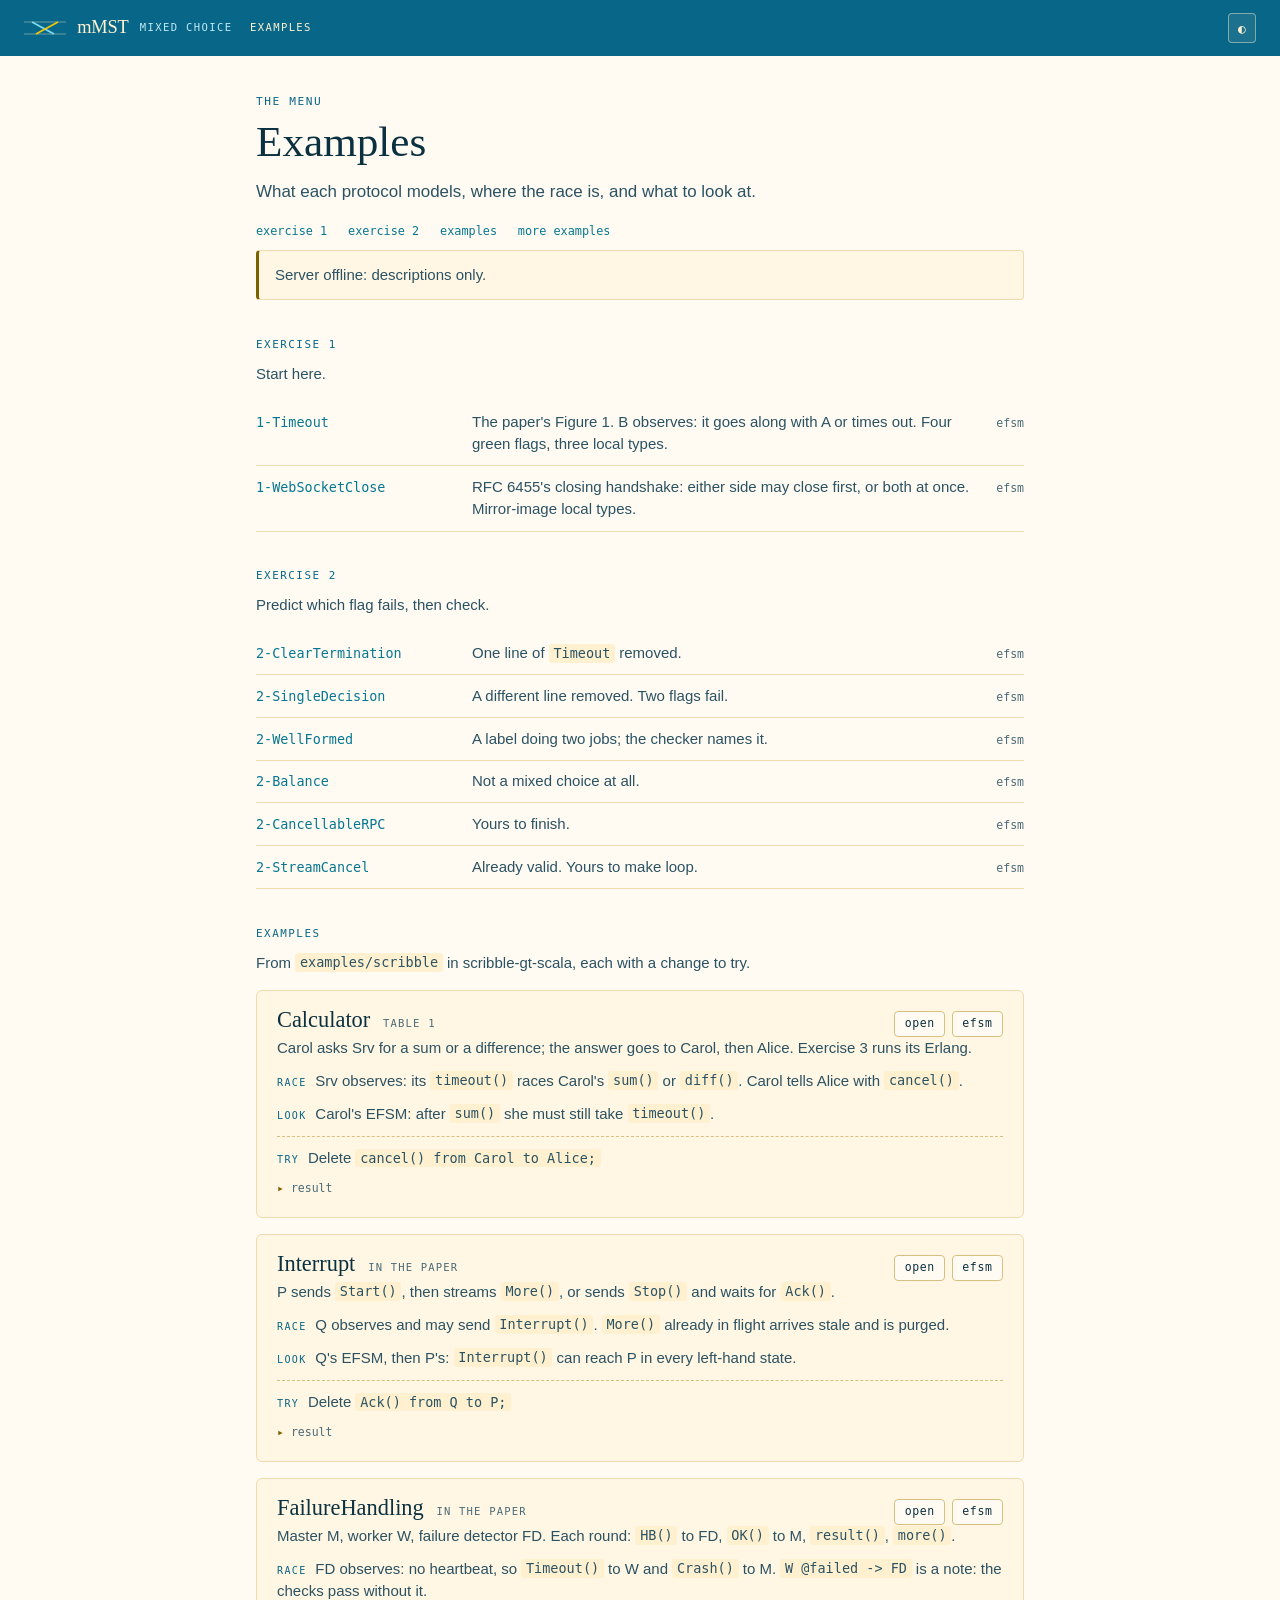
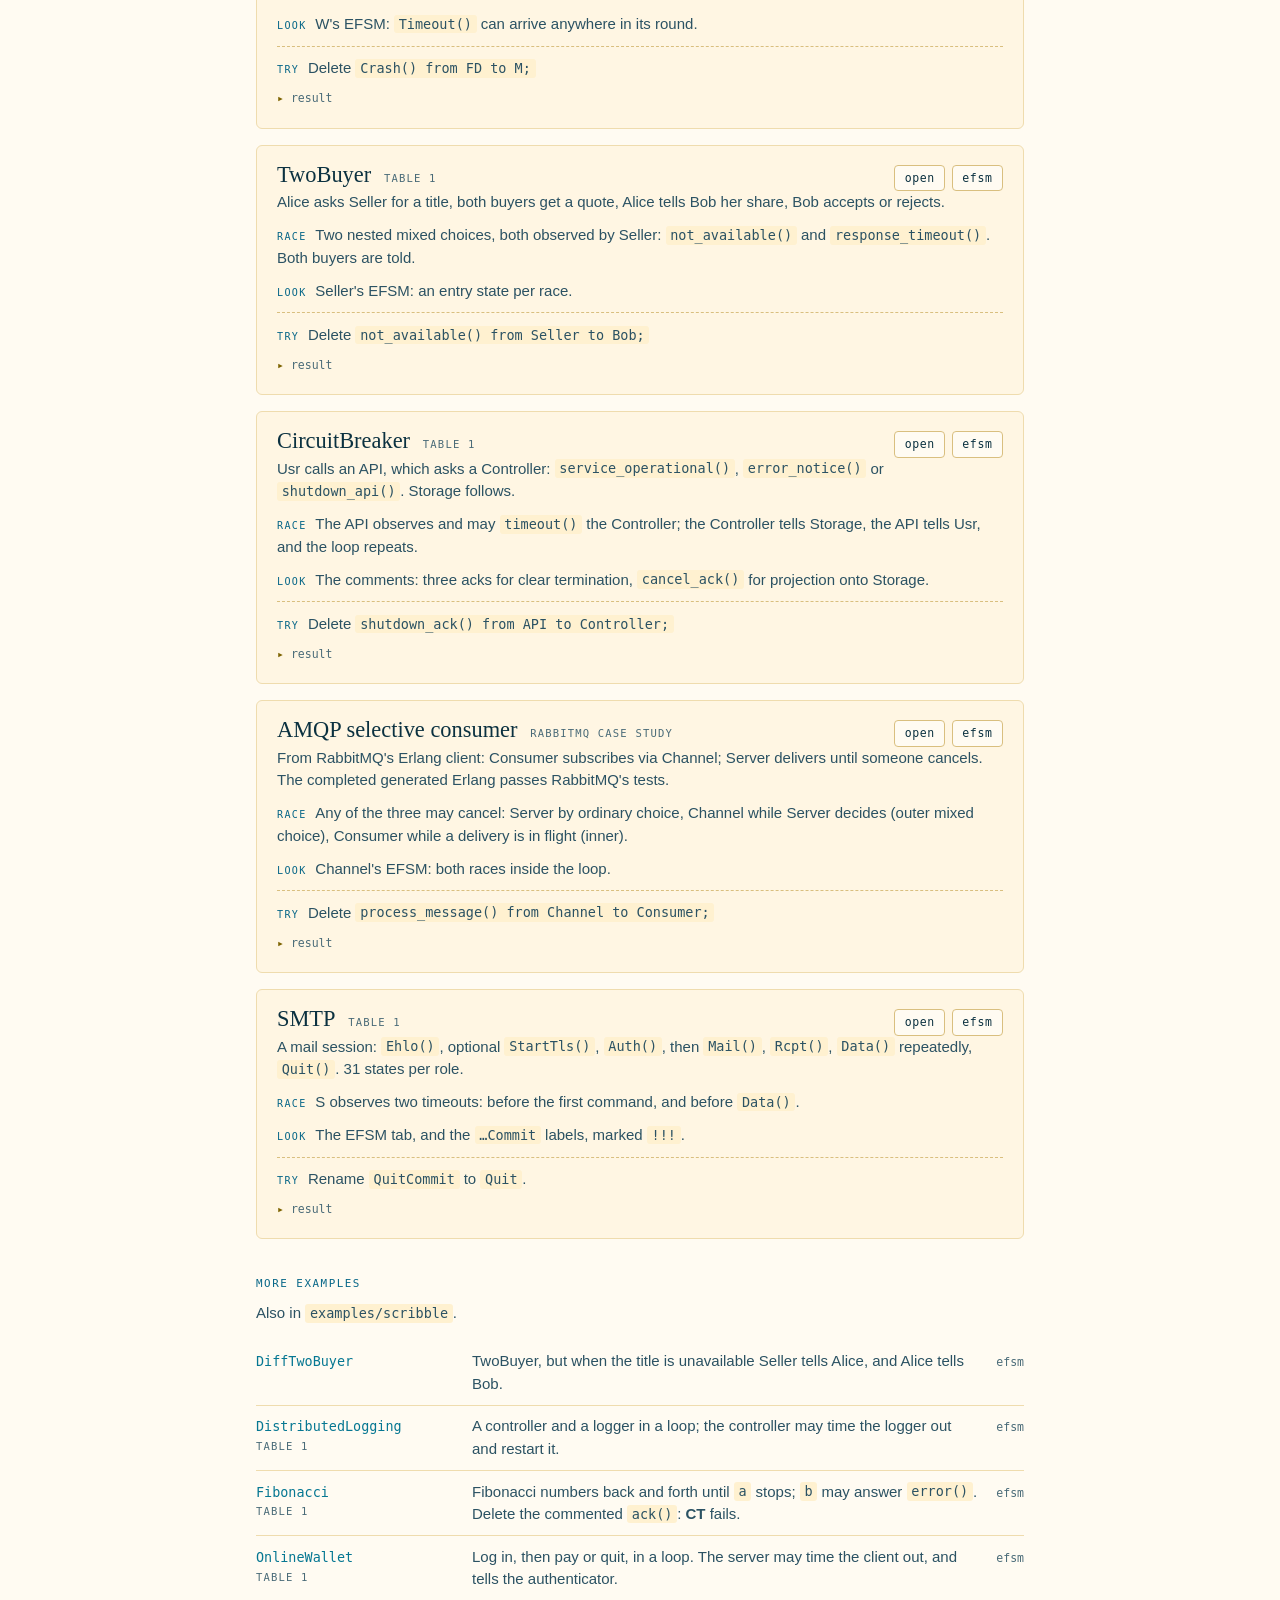
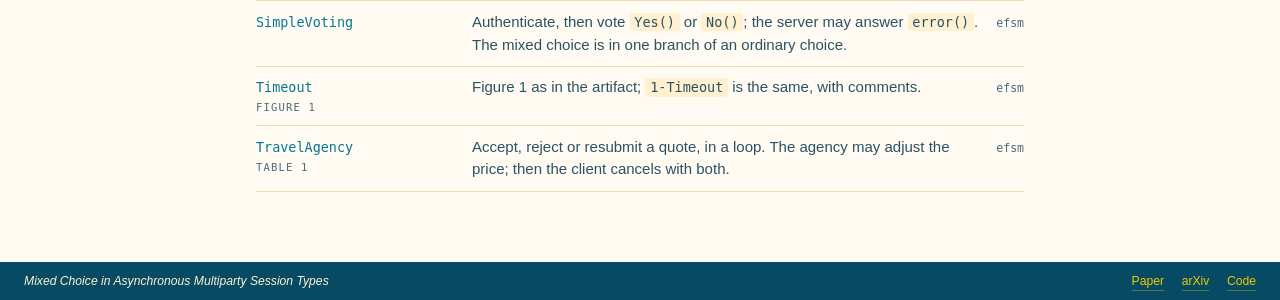
==== web/examples.html @ 76cfd775 "init" ====
<!DOCTYPE html>
<html lang="en">
<head>
<meta charset="utf-8">
<meta name="viewport" content="width=device-width, initial-scale=1">
<title>Examples · mMST</title>
<link rel="icon" href="data:image/svg+xml,%3Csvg xmlns='http://www.w3.org/2000/svg' viewBox='0 0 32 32'%3E%3Crect width='32' height='32' rx='6' fill='%23086788'/%3E%3Cpath d='M6 9h20M6 23h20' stroke='%23fff1d0' stroke-opacity='.45' stroke-width='1.5'/%3E%3Cpath d='M9 9l14 14' stroke='%2306aed5' stroke-width='3'/%3E%3Cpath d='M9 23l14-14' stroke='%23f0c808' stroke-width='3'/%3E%3C/svg%3E">
<link rel="stylesheet" href="theme.css">
<script src="shared.js"></script>
<script src="examples.js"></script>
<style>
/* Protocols from /api/examples; descriptions from examples.js. */
body{height:auto; min-height:100vh}
.doc .col{max-width:48rem}
.doc nav.jump{display:flex; flex-wrap:wrap; gap:.3rem 1.3rem; margin:-.5rem 0 .6rem; font-family:var(--mono); font-size:.74rem}
.doc p.intro{margin:-.1rem 0 1rem}
.doc .note{background:var(--card); border:1px solid var(--rule); border-left:3px solid var(--rhs); border-radius:4px; padding:.8rem 1rem; margin:0 0 1.4rem}

/* featured: cards */
.ex{background:var(--card); border:1px solid var(--rule); border-radius:6px; padding:1rem clamp(14px,2.4vw,20px) .8rem; margin:0 0 1rem; scroll-margin-top:1rem}
.ex-head{display:flex; flex-wrap:wrap; align-items:baseline; gap:.2rem .8rem}
.ex-head h2{font-family:var(--serif); font-weight:400; font-size:1.4rem; line-height:1.2; margin:0; color:var(--ink)}
.from{font-family:var(--mono); font-size:.66rem; letter-spacing:.11em; text-transform:uppercase; color:var(--ink-3)}
.ex-head .go{margin-left:auto; display:flex; gap:.4rem}
.ex-head .go .btn{padding:.22rem .6rem; font-size:.72rem}
.ex ul.facts{list-style:none; margin:.55rem 0 .8rem; padding:0; display:flex; flex-wrap:wrap; gap:.35rem}
.ex ul.facts li{font-family:var(--mono); font-size:.7rem; color:var(--ink-2); background:var(--sunk); border:1px solid var(--rule); border-radius:999px; padding:.06rem .55rem}
.doc .ex p{margin:0 0 .65rem}
.ex .lbl{font-family:var(--mono); font-size:.63rem; letter-spacing:.13em; text-transform:uppercase; color:var(--accent); margin-right:.55rem}
.ex .try{border-top:1px dashed var(--rule-2); padding-top:.65rem; margin-top:.15rem}
.ex details{margin:0 0 .45rem}
.ex details summary{font-family:var(--mono); font-size:.72rem; color:var(--ink-3); cursor:pointer; list-style:none; width:max-content; max-width:100%}
.ex details summary::-webkit-details-marker{display:none}
.ex details summary::before{content:"\25B8\00a0"; color:var(--rhs)}
.ex details[open] summary::before{content:"\25BE\00a0"}
.ex details summary:hover{color:var(--ink)}
.doc .ex details p{margin:.45rem 0 .2rem}
.doc .ex details.src pre.code{margin:.5rem 0 .35rem; max-height:26rem; overflow:auto}

/* the rest: rows */
.doc ul.rows{list-style:none; margin:0 0 1.2rem; padding:0}
.doc ul.rows li{display:grid; grid-template-columns:12.5rem minmax(0,1fr) auto; gap:.15rem 1rem; align-items:baseline; padding:.6rem 0; border-bottom:1px solid var(--rule); scroll-margin-top:1rem}
.doc ul.rows .nm{display:flex; flex-direction:column; gap:.1rem; min-width:0}
.doc ul.rows .nm a{font-family:var(--mono); font-size:.84rem; overflow-wrap:anywhere}
.doc ul.rows .tx{color:var(--ink-2)}
.doc ul.rows a.efsm{font-family:var(--mono); font-size:.72rem; color:var(--ink-3)}
.doc ul.rows a.efsm:hover{color:var(--lhs)}
@media (max-width:640px){
  .doc ul.rows li{grid-template-columns:minmax(0,1fr) auto}
  .doc ul.rows a.efsm{grid-column:2; grid-row:1}
  .doc ul.rows .tx{grid-column:1 / -1; grid-row:2}
}
</style>
</head>
<body>

<header>
  <div class="brand">
    <a class="home" href="./" title="Playground">
      <svg width="42" height="20" viewBox="0 0 42 20" aria-hidden="true">
      <line x1="0" y1="4" x2="42" y2="4" stroke="var(--rule-2)"></line>
      <line x1="0" y1="16" x2="42" y2="16" stroke="var(--rule-2)"></line>
      <line x1="8" y1="4" x2="30" y2="16" stroke="var(--lhs)" stroke-width="1.6"></line>
      <line x1="12" y1="16" x2="34" y2="4" stroke="var(--rhs)" stroke-width="1.6"></line>
    </svg>
      <h1>mMST</h1>
    </a>
    <span class="sub"><a href="mixed-choice.html">mixed choice</a><a href="examples.html" aria-current="page">examples</a></span>
  </div>
  <button class="btn icon" id="theme" title="Light / dark" aria-label="Toggle light and dark">&#9680;</button>
</header>

<main class="doc">
  <div class="col">

    <p class="kicker">the menu</p>
    <h1 class="title">Examples</h1>
    <p class="lede">What each protocol models, where the race is, and what to look at.</p>
    <nav class="jump" id="jump" aria-label="Sections"></nav>

    <div id="groups"><p>Loading&hellip;</p></div>

  </div>
</main>

<footer class="site" id="site-footer"></footer>

<script>
(function(){
  "use strict";
  var E = window.MMST.examples, about = E.about;

  function $(id){ return document.getElementById(id); }
  function esc(s){ return String(s).replace(/[&<>"]/g, function(c){ return {"&":"&amp;","<":"&lt;",">":"&gt;",'"':"&quot;"}[c]; }); }
  function href(id, view){ return "./#ex=" + encodeURIComponent(id) + (view ? "&view=" + view : ""); }
  function slug(s){ return s.toLowerCase().replace(/[^a-z0-9]+/g, "-"); }

  var HEADINGS = {};

  // Roles, mixed choices, recursion; comments stripped (some hold old versions).
  function facts(src){
    var code = src.replace(/\/\*[\s\S]*?\*\//g, "").replace(/\/\/[^\n]*/g, ""), out = [];
    var roles = /global\s+protocol\s+\w+\s*\(([^)]*)\)/.exec(code);
    if (roles) out.push(roles[1].split(",").map(function(r){ return r.trim().replace(/^role\s+/, ""); }).join(", "));
    var mc = (code.match(/\bmixed\s*\{/g) || []).length;
    if (mc) out.push(mc + (mc === 1 ? " mixed choice" : " mixed choices"));
    if (/\brec\s+\w+/.test(code)) out.push("recursion");
    return out;
  }

  function card(x){
    var a = about[x.id] || {}, h = '<article class="ex" id="' + esc(x.id) + '">';
    h += '<div class="ex-head"><h2>' + esc(E.title(x.id)) + '</h2>' +
         (a.from ? '<span class="from">' + esc(a.from) + '</span>' : '') +
         '<span class="go"><a class="btn" href="' + href(x.id) + '" title="Check it">open</a>' +
         '<a class="btn" href="' + href(x.id, "efsm") + '" title="EFSM tab">efsm</a></span></div>';
    if (x.source) h += '<ul class="facts">' + facts(x.source).map(function(f){ return '<li>' + esc(f) + '</li>'; }).join("") + '</ul>';
    if (a.what) h += '<p>' + a.what + '</p>';
    if (a.race) h += '<p><span class="lbl">race</span>' + a.race + '</p>';
    if (a.look) h += '<p><span class="lbl">look</span>' + a.look + '</p>';
    if (a.tryIt) h += '<div class="try"><p><span class="lbl">try</span>' + a.tryIt[0] + '</p>' +
                      '<details><summary>result</summary><p>' + a.tryIt[1] + '</p></details></div>';
    if (x.source) h += '<details class="src"><summary>' + esc(x.path) + '</summary><pre class="code">' +
                       window.MMST.highlight(x.source, "scribble") + '</pre></details>';
    return h + '</article>';
  }

  function row(x){
    var a = about[x.id] || {};
    return '<li id="' + esc(x.id) + '"><span class="nm"><a href="' + href(x.id) + '" title="Check it">' +
           esc(E.title(x.id)) + '</a>' + (a.from ? '<span class="from">' + esc(a.from) + '</span>' : '') + '</span>' +
           '<span class="tx">' + (a.text || '') + '</span>' +
           '<a class="efsm" href="' + href(x.id, "efsm") + '" title="EFSM tab">efsm</a></li>';
  }

  function render(list, offline){
    var h = offline ? '<p class="note">Server offline: descriptions only.</p>' : '', nav = [];
    E.arrange(list, true).forEach(function(g){
      if (!g.items.length) return;
      var id = slug(g.group), name = HEADINGS[g.group] || g.group.toLowerCase();
      nav.push('<a href="#' + id + '">' + esc(name) + '</a>');
      h += '<section id="' + id + '"><h3 class="sec">' + esc(name) + '</h3>' +
           (E.groups[g.group] ? '<p class="intro">' + E.groups[g.group] + '</p>' : '') +
           (g.group === "Examples" ? g.items.map(card).join("")
                                   : '<ul class="rows">' + g.items.map(row).join("") + '</ul>') + '</section>';
    });
    $("groups").innerHTML = h;
    $("jump").innerHTML = nav.join("");
    // The anchor lookup ran before the content: scroll again.
    var t = location.hash.length > 1 && document.getElementById(decodeURIComponent(location.hash.slice(1)));
    if (t) t.scrollIntoView();
  }

  // Offline: descriptions only.
  function fromAbout(){
    return Object.keys(about).map(function(id){
      var m = /^(\d+)-/.exec(id);
      return { id: id, group: m ? "Exercise " + m[1] : "Examples", path: "", source: "" };
    });
  }

  fetch("/api/examples")
    .then(function(r){ if (!r.ok) throw new Error("HTTP " + r.status); return r.json(); })
    .then(function(d){ render(d.examples || [], false); },
          function(){ render(fromAbout(), true); });
})();
</script>
</body>
</html>
---- web/theme.css ----
/* Palette and shared chrome, light and dark.
   Turquoise #06aed5 (left, pass), Cerulean #086788, Amber #f0c808 (right),
   Papaya #fff1d0, Scarlet #dd1c1a (fail). Text variants darkened to 4.5:1. */
:root{
  --paper:#fffbf2; --card:#fff6e3; --sunk:#fff1d0;
  --ink:#0b3140; --ink-2:#2b5263; --ink-3:#4a6b78;
  --rule:#efdcae; --rule-2:#d9bf7f;
  --lhs:#067792; --rhs:#7d6300; --pass:#067792; --fail:#c01715;
  --pass-fill:#06aed5; --pass-on:#06222d; --fail-fill:#dd1c1a; --fail-on:#ffffff;
  --accent:#086788;
  --hl:#f0c808; --hl-on:#0b3140; --hl-edge:#cfa900;
  --bar:#086788; --bar-ink:#fff1d0; --bar-ink-2:#bfeaf5; --bar-rule:rgba(255,241,208,.45);
  --logo-lhs:#7fdcf2; --logo-rhs:#f0c808; --logo-rule:rgba(255,241,208,.4);
  --head:#fff1d0; --head-ink:#0b3140;
  --tab-on:#086788; --tab-on-ink:#fff1d0;
  --foot:#064b63; --foot-ink:#fff1d0; --foot-ink-2:#bfe0ea; --foot-link:#f0c808;
  --serif:"Iowan Old Style","Palatino Linotype",Palatino,Georgia,serif;
  --sans:"Avenir Next",Avenir,"Segoe UI","Helvetica Neue",Helvetica,Arial,sans-serif;
  --mono:Menlo,"SF Mono","DejaVu Sans Mono","Liberation Mono",Consolas,monospace;
}
@media (prefers-color-scheme:dark){
  :root:not([data-theme="light"]){
    --paper:#06212c; --card:#0a2a37; --sunk:#0e3342;
    --ink:#fff1d0; --ink-2:#eadcbc; --ink-3:#a3bec7;
    --rule:#1b4557; --rule-2:#2a5a6e;
    --lhs:#06aed5; --rhs:#f0c808; --pass:#06aed5; --fail:#ff6a5f;
    --pass-fill:#06aed5; --pass-on:#04161d; --fail-fill:#ff6a5f; --fail-on:#1a0605;
    --accent:#f0c808;
    --hl:#f0c808; --hl-on:#04161d; --hl-edge:#f0c808;
    --head:#0b2f3d; --head-ink:#fff1d0;
    --tab-on:#06aed5; --tab-on-ink:#04161d;
    --foot:#041a23; --foot-ink:#fff1d0; --foot-ink-2:#a9c6cf; --foot-link:#f0c808;
  }
}
:root[data-theme="dark"]{
  --paper:#06212c; --card:#0a2a37; --sunk:#0e3342;
  --ink:#fff1d0; --ink-2:#eadcbc; --ink-3:#a3bec7;
  --rule:#1b4557; --rule-2:#2a5a6e;
  --lhs:#06aed5; --rhs:#f0c808; --pass:#06aed5; --fail:#ff6a5f;
  --pass-fill:#06aed5; --pass-on:#04161d; --fail-fill:#ff6a5f; --fail-on:#1a0605;
  --accent:#f0c808;
  --hl:#f0c808; --hl-on:#04161d; --hl-edge:#f0c808;
  --head:#0b2f3d; --head-ink:#fff1d0;
  --tab-on:#06aed5; --tab-on-ink:#04161d;
  --foot:#041a23; --foot-ink:#fff1d0; --foot-ink-2:#a9c6cf; --foot-link:#f0c808;
}

*{box-sizing:border-box}
html{scrollbar-color:var(--rule-2) transparent}
::selection{background:rgba(6,174,213,.28)}
body{
  margin:0; min-height:100vh; background:var(--paper); color:var(--ink);
  font-family:var(--sans); font-size:15px; line-height:1.5;
  display:flex; flex-direction:column; -webkit-font-smoothing:antialiased;
}
button,select,textarea{font-family:inherit; font-size:inherit; color:inherit}
:focus-visible{outline:2px solid var(--accent); outline-offset:2px; border-radius:2px}
a{text-decoration:none}

/* bar */
header{
  display:flex; align-items:center; gap:.7rem; flex-wrap:wrap; min-height:56px;
  padding:.55rem clamp(12px,2.5vw,24px); background:var(--bar); color:var(--bar-ink);
}
.brand{display:flex; align-items:center; gap:.7rem; margin-right:auto}
.brand h1{
  font-family:var(--serif); font-weight:400; font-size:1.15rem; margin:0; letter-spacing:-.01em;
  white-space:nowrap;
}
.brand .sub{
  display:inline-flex; flex-wrap:wrap; gap:.2rem 1.1rem;
  font-family:var(--mono); font-size:.66rem; letter-spacing:.13em; text-transform:uppercase; color:var(--bar-ink-2);
}
.brand .sub a{color:inherit}
.brand .sub a:hover, .brand .sub a[aria-current="page"]{color:var(--bar-ink)}
.brand a.home{display:flex; align-items:center; gap:.7rem; color:inherit; text-decoration:none}
a.btn{display:inline-block; text-decoration:none; color:inherit}

select,.btn{
  background:var(--paper); border:1px solid var(--rule-2); border-radius:4px;
  padding:.4rem .7rem; cursor:pointer;
}
select{max-width:14rem}
.btn{font-family:var(--mono); font-size:.78rem; letter-spacing:.05em}
.btn:hover{border-color:var(--lhs); color:var(--lhs)}
.btn.primary{background:var(--hl); border-color:var(--hl-edge); color:var(--hl-on); font-weight:700}
.btn.primary:hover{filter:brightness(1.05); color:var(--hl-on)}
.btn.primary[disabled],.btn[disabled]{opacity:.55; cursor:progress}
.btn.icon{padding:.4rem .55rem}
kbd{font-family:var(--mono); font-size:.72em; opacity:.85}

/* controls on the cerulean bar */
header select, header .btn{background:rgba(255,241,208,.08); border-color:var(--bar-rule); color:var(--bar-ink)}
header select{
  -webkit-appearance:none; appearance:none; padding-right:1.9rem;
  background-image:url("data:image/svg+xml,%3Csvg xmlns='http://www.w3.org/2000/svg' width='10' height='6' viewBox='0 0 10 6'%3E%3Cpath d='M1 1l4 4 4-4' fill='none' stroke='%23fff1d0' stroke-width='1.5'/%3E%3C/svg%3E");
  background-repeat:no-repeat; background-position:right .7rem center;
}
header select option{color:var(--ink); background:var(--paper)}
header .btn:hover{border-color:var(--bar-ink); color:var(--bar-ink); background:rgba(255,241,208,.16)}
header :focus-visible{outline-color:var(--bar-ink)}
.brand svg{--lhs:var(--logo-lhs); --rhs:var(--logo-rhs); --rule-2:var(--logo-rule); flex:none}


/* shared */
h3.sec{
  font-family:var(--mono); font-size:.68rem; letter-spacing:.14em; text-transform:uppercase;
  color:var(--accent); font-weight:400; margin:1.7rem 0 .6rem;
}
pre.code{
  font-family:var(--mono); font-size:.76rem; line-height:1.6; margin:.7rem clamp(12px,2vw,18px) 2rem;
  background:var(--sunk); border:1px solid var(--rule); border-radius:4px; padding:.9rem 1.1rem;
  overflow-x:auto; color:var(--ink);
}
.tok-kw{color:var(--rhs); font-weight:600}
.tok-str{color:var(--lhs)}
.tok-com{color:var(--ink-3); font-style:italic}
.tok-num{color:var(--accent)}
.tok-var{color:var(--ink)}

/* reading pages: one scrolling column */
main.doc{flex:1; padding:2.4rem clamp(16px,4vw,32px) 3.2rem}
.doc .col{max-width:44rem; margin:0 auto}
.doc .kicker{font-family:var(--mono); font-size:.7rem; letter-spacing:.14em; text-transform:uppercase; color:var(--accent); margin:0 0 .4rem}
.doc h1.title{font-family:var(--serif); font-weight:400; font-size:clamp(2rem,4.5vw,2.7rem); line-height:1.1; margin:0 0 .9rem; color:var(--ink)}
.doc .lede{font-size:1.06rem; color:var(--ink-2); margin:0 0 1.6rem; max-width:40rem}
.doc p{color:var(--ink-2); margin:0 0 1rem}
.doc p b{color:var(--ink)}
.doc code{font-family:var(--mono); font-size:.9em; background:var(--sunk); padding:.1em .35em; border-radius:3px}
.doc pre.code{margin:.3rem 0 1.2rem}
.doc h3.sec{margin:2.3rem 0 .7rem}
.doc a:not(.btn){color:var(--lhs)}
.doc a:not(.btn):hover{text-decoration:underline; text-underline-offset:2px}

/* footer */
footer.site{
  background:var(--foot); color:var(--foot-ink-2); font-size:.76rem;
  display:flex; flex-wrap:wrap; gap:.3rem 1.4rem; align-items:center; justify-content:space-between;
  padding:.6rem clamp(12px,2.5vw,24px);
}
footer.site i{color:var(--foot-ink)}
footer.site nav{display:flex; gap:1.1rem}
footer.site a{color:var(--foot-link); border-bottom:1px solid rgba(240,200,8,.35)}
footer.site a:hover{border-bottom-color:var(--foot-link)}
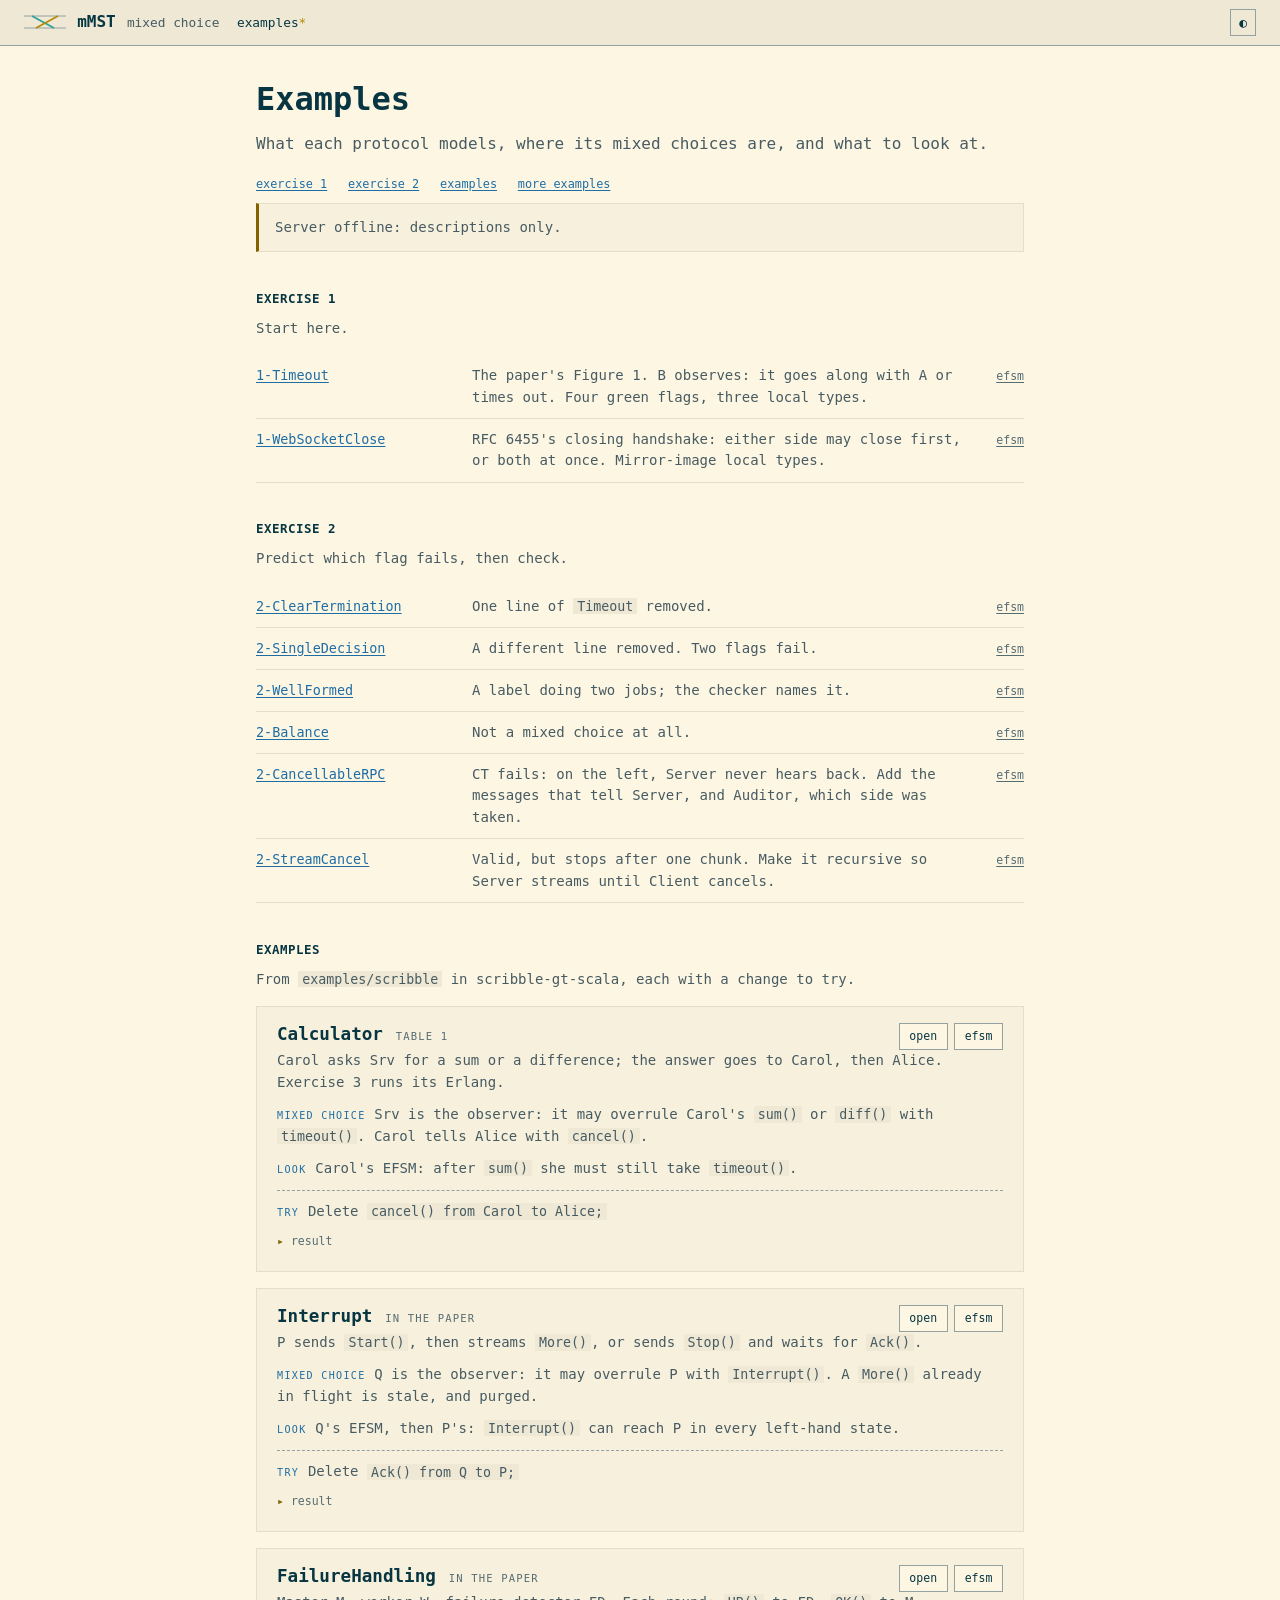
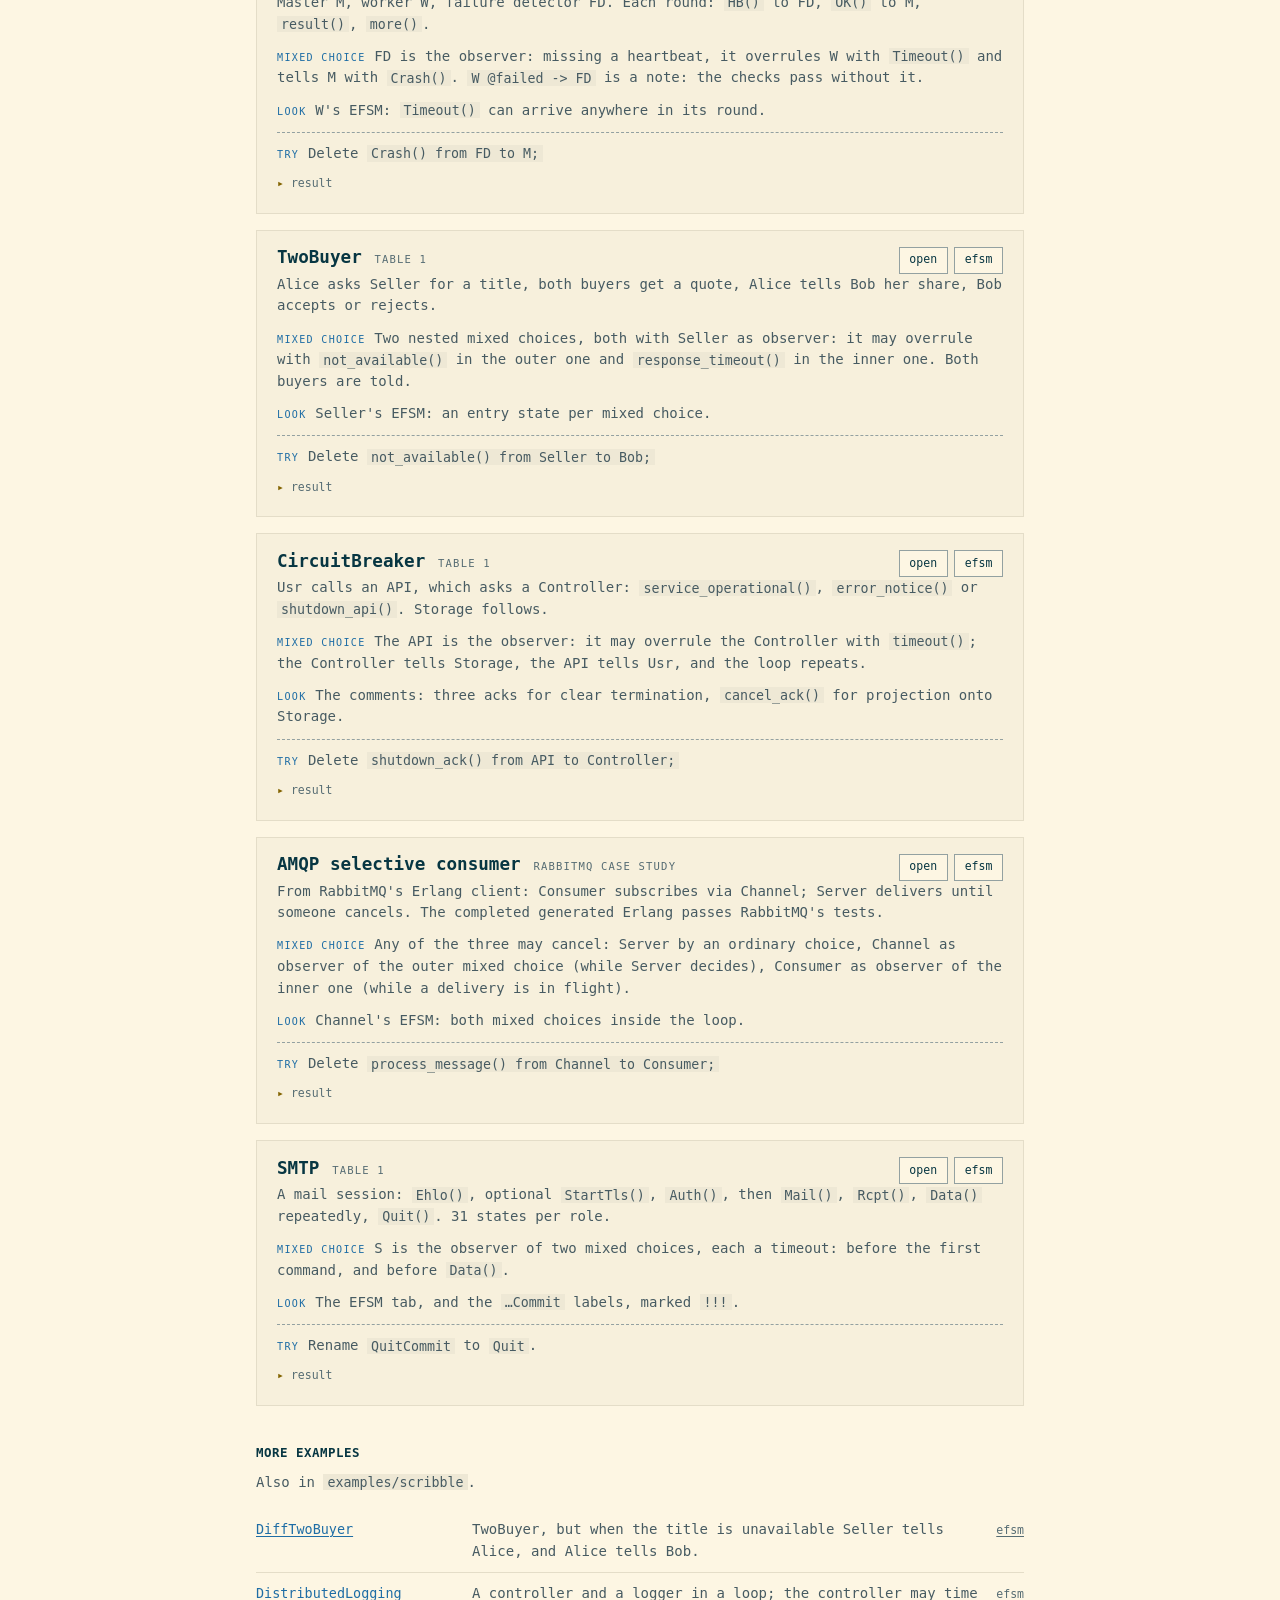
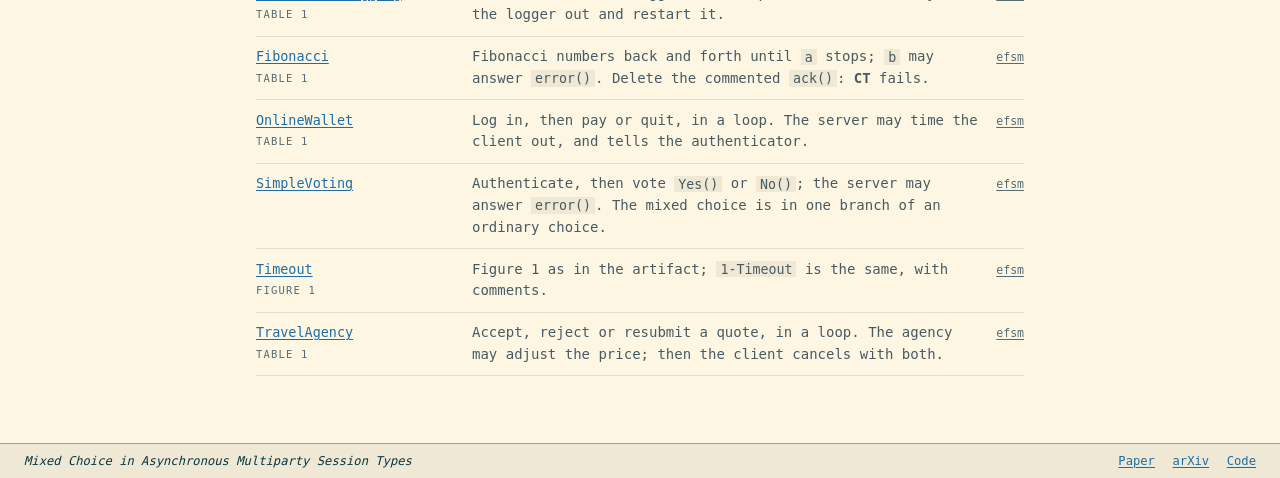
==== commit 441a2df6: "update" ====
--- a/web/examples.html
+++ b/web/examples.html
@@ -4,7 +4,7 @@
 <meta charset="utf-8">
 <meta name="viewport" content="width=device-width, initial-scale=1">
 <title>Examples · mMST</title>
-<link rel="icon" href="data:image/svg+xml,%3Csvg xmlns='http://www.w3.org/2000/svg' viewBox='0 0 32 32'%3E%3Crect width='32' height='32' rx='6' fill='%23086788'/%3E%3Cpath d='M6 9h20M6 23h20' stroke='%23fff1d0' stroke-opacity='.45' stroke-width='1.5'/%3E%3Cpath d='M9 9l14 14' stroke='%2306aed5' stroke-width='3'/%3E%3Cpath d='M9 23l14-14' stroke='%23f0c808' stroke-width='3'/%3E%3C/svg%3E">
+<link rel="icon" href="data:image/svg+xml,%3Csvg xmlns='http://www.w3.org/2000/svg' viewBox='0 0 32 32'%3E%3Crect width='32' height='32' fill='%23002b36'/%3E%3Cpath d='M6 9h20M6 23h20' stroke='%2393a1a1' stroke-opacity='.6' stroke-width='1.5'/%3E%3Cpath d='M9 9l14 14' stroke='%232aa198' stroke-width='3'/%3E%3Cpath d='M9 23l14-14' stroke='%23b58900' stroke-width='3'/%3E%3C/svg%3E">
 <link rel="stylesheet" href="theme.css">
 <script src="shared.js"></script>
 <script src="examples.js"></script>
@@ -14,17 +14,17 @@
 .doc .col{max-width:48rem}
 .doc nav.jump{display:flex; flex-wrap:wrap; gap:.3rem 1.3rem; margin:-.5rem 0 .6rem; font-family:var(--mono); font-size:.74rem}
 .doc p.intro{margin:-.1rem 0 1rem}
-.doc .note{background:var(--card); border:1px solid var(--rule); border-left:3px solid var(--rhs); border-radius:4px; padding:.8rem 1rem; margin:0 0 1.4rem}
+.doc .note{background:var(--card); border:1px solid var(--rule); border-left:3px solid var(--rhs); border-radius:0; padding:.8rem 1rem; margin:0 0 1.4rem}
 
 /* featured: cards */
-.ex{background:var(--card); border:1px solid var(--rule); border-radius:6px; padding:1rem clamp(14px,2.4vw,20px) .8rem; margin:0 0 1rem; scroll-margin-top:1rem}
+.ex{background:var(--card); border:1px solid var(--rule); border-radius:0; padding:1rem clamp(14px,2.4vw,20px) .8rem; margin:0 0 1rem; scroll-margin-top:1rem}
 .ex-head{display:flex; flex-wrap:wrap; align-items:baseline; gap:.2rem .8rem}
-.ex-head h2{font-family:var(--serif); font-weight:400; font-size:1.4rem; line-height:1.2; margin:0; color:var(--ink)}
+.ex-head h2{font-weight:700; font-size:1.1rem; line-height:1.2; margin:0; color:var(--ink)}
 .from{font-family:var(--mono); font-size:.66rem; letter-spacing:.11em; text-transform:uppercase; color:var(--ink-3)}
 .ex-head .go{margin-left:auto; display:flex; gap:.4rem}
 .ex-head .go .btn{padding:.22rem .6rem; font-size:.72rem}
 .ex ul.facts{list-style:none; margin:.55rem 0 .8rem; padding:0; display:flex; flex-wrap:wrap; gap:.35rem}
-.ex ul.facts li{font-family:var(--mono); font-size:.7rem; color:var(--ink-2); background:var(--sunk); border:1px solid var(--rule); border-radius:999px; padding:.06rem .55rem}
+.ex ul.facts li{font-family:var(--mono); font-size:.7rem; color:var(--ink-2); background:var(--sunk); border:1px solid var(--rule); border-radius:0; padding:.06rem .55rem}
 .doc .ex p{margin:0 0 .65rem}
 .ex .lbl{font-family:var(--mono); font-size:.63rem; letter-spacing:.13em; text-transform:uppercase; color:var(--accent); margin-right:.55rem}
 .ex .try{border-top:1px dashed var(--rule-2); padding-top:.65rem; margin-top:.15rem}
@@ -73,9 +73,8 @@
 <main class="doc">
   <div class="col">
 
-    <p class="kicker">the menu</p>
     <h1 class="title">Examples</h1>
-    <p class="lede">What each protocol models, where the race is, and what to look at.</p>
+    <p class="lede">What each protocol models, where its mixed choices are, and what to look at.</p>
     <nav class="jump" id="jump" aria-label="Sections"></nav>
 
     <div id="groups"><p>Loading&hellip;</p></div>
@@ -116,7 +115,7 @@
          '<a class="btn" href="' + href(x.id, "efsm") + '" title="EFSM tab">efsm</a></span></div>';
     if (x.source) h += '<ul class="facts">' + facts(x.source).map(function(f){ return '<li>' + esc(f) + '</li>'; }).join("") + '</ul>';
     if (a.what) h += '<p>' + a.what + '</p>';
-    if (a.race) h += '<p><span class="lbl">race</span>' + a.race + '</p>';
+    if (a.mc) h += '<p><span class="lbl">mixed choice</span>' + a.mc + '</p>';
     if (a.look) h += '<p><span class="lbl">look</span>' + a.look + '</p>';
     if (a.tryIt) h += '<div class="try"><p><span class="lbl">try</span>' + a.tryIt[0] + '</p>' +
                       '<details><summary>result</summary><p>' + a.tryIt[1] + '</p></details></div>';
--- a/web/theme.css
+++ b/web/theme.css
@@ -1,144 +1,147 @@
-/* Palette and shared chrome, light and dark.
-   Turquoise #06aed5 (left, pass), Cerulean #086788, Amber #f0c808 (right),
-   Papaya #fff1d0, Scarlet #dd1c1a (fail). Text variants darkened to 4.5:1. */
+/* Solarized (Ethan Schoonover), light and dark; the system monospace throughout.
+   Fills and strokes use the canonical accents. Text variants are darkened (light)
+   or lightened (dark) just enough for 4.5:1.
+   left = cyan, right = yellow, pass = green, fail = red, links = blue. */
 :root{
-  --paper:#fffbf2; --card:#fff6e3; --sunk:#fff1d0;
-  --ink:#0b3140; --ink-2:#2b5263; --ink-3:#4a6b78;
-  --rule:#efdcae; --rule-2:#d9bf7f;
-  --lhs:#067792; --rhs:#7d6300; --pass:#067792; --fail:#c01715;
-  --pass-fill:#06aed5; --pass-on:#06222d; --fail-fill:#dd1c1a; --fail-on:#ffffff;
-  --accent:#086788;
-  --hl:#f0c808; --hl-on:#0b3140; --hl-edge:#cfa900;
-  --bar:#086788; --bar-ink:#fff1d0; --bar-ink-2:#bfeaf5; --bar-rule:rgba(255,241,208,.45);
-  --logo-lhs:#7fdcf2; --logo-rhs:#f0c808; --logo-rule:rgba(255,241,208,.4);
-  --head:#fff1d0; --head-ink:#0b3140;
-  --tab-on:#086788; --tab-on-ink:#fff1d0;
-  --foot:#064b63; --foot-ink:#fff1d0; --foot-ink-2:#bfe0ea; --foot-link:#f0c808;
-  --serif:"Iowan Old Style","Palatino Linotype",Palatino,Georgia,serif;
-  --sans:"Avenir Next",Avenir,"Segoe UI","Helvetica Neue",Helvetica,Arial,sans-serif;
-  --mono:Menlo,"SF Mono","DejaVu Sans Mono","Liberation Mono",Consolas,monospace;
+  --paper:#fdf6e3; --card:#f7f0dc; --sunk:#eee8d5;
+  --ink:#073642; --ink-2:#475b62; --ink-3:#566c73;
+  --rule:#e4ddc8; --rule-2:#93a1a1;
+  --lhs:#1e736d; --rhs:#836300; --pass:#606f00; --fail:#ca2522; --accent:#1e6da5;
+  --syn-kw:#606f00; --syn-str:#1e736d; --syn-num:#bf2a72; --syn-var:#1e6da5;
+  --pass-fill:#859900; --pass-on:#002b36; --fail-fill:#ca2522; --fail-on:#fdf6e3;
+  --hl:#b58900; --hl-on:#002b36; --hl-edge:#836300;
+  --bar:#eee8d5; --bar-ink:#073642; --bar-ink-2:#475b62; --bar-rule:#93a1a1;
+  --logo-lhs:#2aa198; --logo-rhs:#b58900; --logo-rule:#93a1a1;
+  --head:#fdf6e3; --head-ink:#586e75;
+  --tab-on:#586e75; --tab-on-ink:#fdf6e3;
+  --foot:#eee8d5; --foot-ink:#073642; --foot-ink-2:#475b62; --foot-link:#1e6da5;
+  --sel:rgba(38,139,210,.2);
+  --chev:url("data:image/svg+xml,%3Csvg xmlns='http://www.w3.org/2000/svg' width='10' height='6' viewBox='0 0 10 6'%3E%3Cpath d='M1 1l4 4 4-4' fill='none' stroke='%23475b62' stroke-width='1.5'/%3E%3C/svg%3E");
+  --mono:ui-monospace,"SF Mono",SFMono-Regular,Menlo,"DejaVu Sans Mono","Liberation Mono",Consolas,monospace;
+  --serif:var(--mono); --sans:var(--mono);
 }
 @media (prefers-color-scheme:dark){
   :root:not([data-theme="light"]){
-    --paper:#06212c; --card:#0a2a37; --sunk:#0e3342;
-    --ink:#fff1d0; --ink-2:#eadcbc; --ink-3:#a3bec7;
-    --rule:#1b4557; --rule-2:#2a5a6e;
-    --lhs:#06aed5; --rhs:#f0c808; --pass:#06aed5; --fail:#ff6a5f;
-    --pass-fill:#06aed5; --pass-on:#04161d; --fail-fill:#ff6a5f; --fail-on:#1a0605;
-    --accent:#f0c808;
-    --hl:#f0c808; --hl-on:#04161d; --hl-edge:#f0c808;
-    --head:#0b2f3d; --head-ink:#fff1d0;
-    --tab-on:#06aed5; --tab-on-ink:#04161d;
-    --foot:#041a23; --foot-ink:#fff1d0; --foot-ink-2:#a9c6cf; --foot-link:#f0c808;
+    --paper:#002b36; --card:#00252f; --sunk:#001f27;
+    --ink:#eee8d5; --ink-2:#93a1a1; --ink-3:#839496;
+    --rule:#134a58; --rule-2:#586e75;
+    --lhs:#2aa198; --rhs:#b58900; --pass:#859900; --fail:#e56462; --accent:#2f93d9;
+    --syn-kw:#859900; --syn-str:#2aa198; --syn-num:#dd629d; --syn-var:#2f93d9;
+    --pass-fill:#859900; --pass-on:#002b36; --fail-fill:#dc322f; --fail-on:#ffffff;
+    --hl:#b58900; --hl-on:#002b36; --hl-edge:#b58900;
+    --bar:#073642; --bar-ink:#eee8d5; --bar-ink-2:#93a1a1; --bar-rule:#586e75;
+    --logo-lhs:#2aa198; --logo-rhs:#b58900; --logo-rule:#586e75;
+    --head:#002b36; --head-ink:#839496;
+    --tab-on:#93a1a1; --tab-on-ink:#002b36;
+    --foot:#073642; --foot-ink:#eee8d5; --foot-ink-2:#93a1a1; --foot-link:#479fde;
+    --sel:rgba(38,139,210,.35);
+    --chev:url("data:image/svg+xml,%3Csvg xmlns='http://www.w3.org/2000/svg' width='10' height='6' viewBox='0 0 10 6'%3E%3Cpath d='M1 1l4 4 4-4' fill='none' stroke='%2393a1a1' stroke-width='1.5'/%3E%3C/svg%3E");
   }
 }
 :root[data-theme="dark"]{
-  --paper:#06212c; --card:#0a2a37; --sunk:#0e3342;
-  --ink:#fff1d0; --ink-2:#eadcbc; --ink-3:#a3bec7;
-  --rule:#1b4557; --rule-2:#2a5a6e;
-  --lhs:#06aed5; --rhs:#f0c808; --pass:#06aed5; --fail:#ff6a5f;
-  --pass-fill:#06aed5; --pass-on:#04161d; --fail-fill:#ff6a5f; --fail-on:#1a0605;
-  --accent:#f0c808;
-  --hl:#f0c808; --hl-on:#04161d; --hl-edge:#f0c808;
-  --head:#0b2f3d; --head-ink:#fff1d0;
-  --tab-on:#06aed5; --tab-on-ink:#04161d;
-  --foot:#041a23; --foot-ink:#fff1d0; --foot-ink-2:#a9c6cf; --foot-link:#f0c808;
+  --paper:#002b36; --card:#00252f; --sunk:#001f27;
+  --ink:#eee8d5; --ink-2:#93a1a1; --ink-3:#839496;
+  --rule:#134a58; --rule-2:#586e75;
+  --lhs:#2aa198; --rhs:#b58900; --pass:#859900; --fail:#e56462; --accent:#2f93d9;
+  --syn-kw:#859900; --syn-str:#2aa198; --syn-num:#dd629d; --syn-var:#2f93d9;
+  --pass-fill:#859900; --pass-on:#002b36; --fail-fill:#dc322f; --fail-on:#ffffff;
+  --hl:#b58900; --hl-on:#002b36; --hl-edge:#b58900;
+  --bar:#073642; --bar-ink:#eee8d5; --bar-ink-2:#93a1a1; --bar-rule:#586e75;
+  --logo-lhs:#2aa198; --logo-rhs:#b58900; --logo-rule:#586e75;
+  --head:#002b36; --head-ink:#839496;
+  --tab-on:#93a1a1; --tab-on-ink:#002b36;
+  --foot:#073642; --foot-ink:#eee8d5; --foot-ink-2:#93a1a1; --foot-link:#479fde;
+  --sel:rgba(38,139,210,.35);
+  --chev:url("data:image/svg+xml,%3Csvg xmlns='http://www.w3.org/2000/svg' width='10' height='6' viewBox='0 0 10 6'%3E%3Cpath d='M1 1l4 4 4-4' fill='none' stroke='%2393a1a1' stroke-width='1.5'/%3E%3C/svg%3E");
 }
 
 *{box-sizing:border-box}
 html{scrollbar-color:var(--rule-2) transparent}
-::selection{background:rgba(6,174,213,.28)}
+::selection{background:var(--sel)}
 body{
   margin:0; min-height:100vh; background:var(--paper); color:var(--ink);
-  font-family:var(--sans); font-size:15px; line-height:1.5;
+  font-family:var(--mono); font-size:14px; line-height:1.55;
   display:flex; flex-direction:column; -webkit-font-smoothing:antialiased;
 }
 button,select,textarea{font-family:inherit; font-size:inherit; color:inherit}
-:focus-visible{outline:2px solid var(--accent); outline-offset:2px; border-radius:2px}
+:focus-visible{outline:2px solid var(--accent); outline-offset:1px}
 a{text-decoration:none}
 
-/* bar */
+/* bar: a status line */
 header{
-  display:flex; align-items:center; gap:.7rem; flex-wrap:wrap; min-height:56px;
-  padding:.55rem clamp(12px,2.5vw,24px); background:var(--bar); color:var(--bar-ink);
+  display:flex; align-items:center; gap:.6rem; flex-wrap:wrap; min-height:46px;
+  padding:.4rem clamp(12px,2.5vw,24px); background:var(--bar); color:var(--bar-ink);
+  border-bottom:1px solid var(--bar-rule);
 }
 .brand{display:flex; align-items:center; gap:.7rem; margin-right:auto}
-.brand h1{
-  font-family:var(--serif); font-weight:400; font-size:1.15rem; margin:0; letter-spacing:-.01em;
-  white-space:nowrap;
-}
-.brand .sub{
-  display:inline-flex; flex-wrap:wrap; gap:.2rem 1.1rem;
-  font-family:var(--mono); font-size:.66rem; letter-spacing:.13em; text-transform:uppercase; color:var(--bar-ink-2);
-}
+.brand h1{font-weight:700; font-size:1rem; margin:0; white-space:nowrap}
+.brand .sub{display:inline-flex; flex-wrap:wrap; gap:.2rem 1.1rem; font-size:.8rem; color:var(--bar-ink-2)}
 .brand .sub a{color:inherit}
 .brand .sub a:hover, .brand .sub a[aria-current="page"]{color:var(--bar-ink)}
+.brand .sub a[aria-current="page"]::after{content:"*"; color:var(--logo-rhs)}
 .brand a.home{display:flex; align-items:center; gap:.7rem; color:inherit; text-decoration:none}
 a.btn{display:inline-block; text-decoration:none; color:inherit}
 
 select,.btn{
-  background:var(--paper); border:1px solid var(--rule-2); border-radius:4px;
-  padding:.4rem .7rem; cursor:pointer;
+  background:var(--paper); border:1px solid var(--rule-2); border-radius:0;
+  padding:.32rem .65rem; cursor:pointer;
 }
 select{max-width:14rem}
-.btn{font-family:var(--mono); font-size:.78rem; letter-spacing:.05em}
-.btn:hover{border-color:var(--lhs); color:var(--lhs)}
+.btn{font-size:.8rem}
+.btn:hover{background:var(--sunk); border-color:var(--ink-3)}
 .btn.primary{background:var(--hl); border-color:var(--hl-edge); color:var(--hl-on); font-weight:700}
-.btn.primary:hover{filter:brightness(1.05); color:var(--hl-on)}
+.btn.primary:hover{filter:brightness(1.08); background:var(--hl)}
 .btn.primary[disabled],.btn[disabled]{opacity:.55; cursor:progress}
-.btn.icon{padding:.4rem .55rem}
-kbd{font-family:var(--mono); font-size:.72em; opacity:.85}
+.btn.icon{padding:.32rem .5rem}
+kbd{font-family:var(--mono); font-size:.75em; opacity:.8}
 
-/* controls on the cerulean bar */
-header select, header .btn{background:rgba(255,241,208,.08); border-color:var(--bar-rule); color:var(--bar-ink)}
+header select, header .btn{background:transparent; border-color:var(--bar-rule); color:var(--bar-ink)}
 header select{
   -webkit-appearance:none; appearance:none; padding-right:1.9rem;
-  background-image:url("data:image/svg+xml,%3Csvg xmlns='http://www.w3.org/2000/svg' width='10' height='6' viewBox='0 0 10 6'%3E%3Cpath d='M1 1l4 4 4-4' fill='none' stroke='%23fff1d0' stroke-width='1.5'/%3E%3C/svg%3E");
-  background-repeat:no-repeat; background-position:right .7rem center;
+  background-image:var(--chev); background-repeat:no-repeat; background-position:right .7rem center;
 }
 header select option{color:var(--ink); background:var(--paper)}
-header .btn:hover{border-color:var(--bar-ink); color:var(--bar-ink); background:rgba(255,241,208,.16)}
+header .btn:hover, header select:hover{background-color:var(--paper)}
 header :focus-visible{outline-color:var(--bar-ink)}
 .brand svg{--lhs:var(--logo-lhs); --rhs:var(--logo-rhs); --rule-2:var(--logo-rule); flex:none}
 
-
 /* shared */
 h3.sec{
-  font-family:var(--mono); font-size:.68rem; letter-spacing:.14em; text-transform:uppercase;
-  color:var(--accent); font-weight:400; margin:1.7rem 0 .6rem;
+  font-size:.78rem; letter-spacing:.04em; text-transform:uppercase;
+  color:var(--ink); font-weight:700; margin:1.7rem 0 .6rem;
 }
 pre.code{
-  font-family:var(--mono); font-size:.76rem; line-height:1.6; margin:.7rem clamp(12px,2vw,18px) 2rem;
-  background:var(--sunk); border:1px solid var(--rule); border-radius:4px; padding:.9rem 1.1rem;
-  overflow-x:auto; color:var(--ink);
+  font-family:var(--mono); font-size:.8rem; line-height:1.6; margin:.7rem clamp(12px,2vw,18px) 2rem;
+  background:var(--sunk); border:1px solid var(--rule); padding:.9rem 1.1rem;
+  overflow-x:auto; color:var(--ink-2);
 }
-.tok-kw{color:var(--rhs); font-weight:600}
-.tok-str{color:var(--lhs)}
+.tok-kw{color:var(--syn-kw); font-weight:700}
+.tok-str{color:var(--syn-str)}
 .tok-com{color:var(--ink-3); font-style:italic}
-.tok-num{color:var(--accent)}
-.tok-var{color:var(--ink)}
+.tok-num{color:var(--syn-num)}
+.tok-var{color:var(--syn-var)}
 
-/* reading pages: one scrolling column */
-main.doc{flex:1; padding:2.4rem clamp(16px,4vw,32px) 3.2rem}
-.doc .col{max-width:44rem; margin:0 auto}
-.doc .kicker{font-family:var(--mono); font-size:.7rem; letter-spacing:.14em; text-transform:uppercase; color:var(--accent); margin:0 0 .4rem}
-.doc h1.title{font-family:var(--serif); font-weight:400; font-size:clamp(2rem,4.5vw,2.7rem); line-height:1.1; margin:0 0 .9rem; color:var(--ink)}
-.doc .lede{font-size:1.06rem; color:var(--ink-2); margin:0 0 1.6rem; max-width:40rem}
+/* reading pages: one column, 80 characters */
+main.doc{flex:1; padding:2.2rem clamp(16px,4vw,32px) 3rem}
+.doc .col{max-width:80ch; margin:0 auto}
+.doc .kicker{font-size:.76rem; color:var(--accent); margin:0 0 .4rem}
+.doc h1.title{font-weight:700; font-size:clamp(1.5rem,3.6vw,2rem); line-height:1.15; margin:0 0 .9rem; color:var(--ink)}
+.doc .lede{font-size:1rem; color:var(--ink-2); margin:0 0 1.6rem}
 .doc p{color:var(--ink-2); margin:0 0 1rem}
 .doc p b{color:var(--ink)}
-.doc code{font-family:var(--mono); font-size:.9em; background:var(--sunk); padding:.1em .35em; border-radius:3px}
+.doc code{font-family:var(--mono); font-size:.95em; background:var(--sunk); padding:.05em .3em}
 .doc pre.code{margin:.3rem 0 1.2rem}
 .doc h3.sec{margin:2.3rem 0 .7rem}
-.doc a:not(.btn){color:var(--lhs)}
-.doc a:not(.btn):hover{text-decoration:underline; text-underline-offset:2px}
+.doc a:not(.btn){color:var(--accent); text-decoration:underline; text-underline-offset:2px}
+.doc a:not(.btn):hover{color:var(--ink)}
 
-/* footer */
+/* footer: a second status line */
 footer.site{
   background:var(--foot); color:var(--foot-ink-2); font-size:.76rem;
   display:flex; flex-wrap:wrap; gap:.3rem 1.4rem; align-items:center; justify-content:space-between;
-  padding:.6rem clamp(12px,2.5vw,24px);
+  padding:.45rem clamp(12px,2.5vw,24px); border-top:1px solid var(--bar-rule);
 }
 footer.site i{color:var(--foot-ink)}
 footer.site nav{display:flex; gap:1.1rem}
-footer.site a{color:var(--foot-link); border-bottom:1px solid rgba(240,200,8,.35)}
-footer.site a:hover{border-bottom-color:var(--foot-link)}
+footer.site a{color:var(--foot-link); text-decoration:underline; text-underline-offset:2px}
+footer.site a:hover{color:var(--foot-ink)}
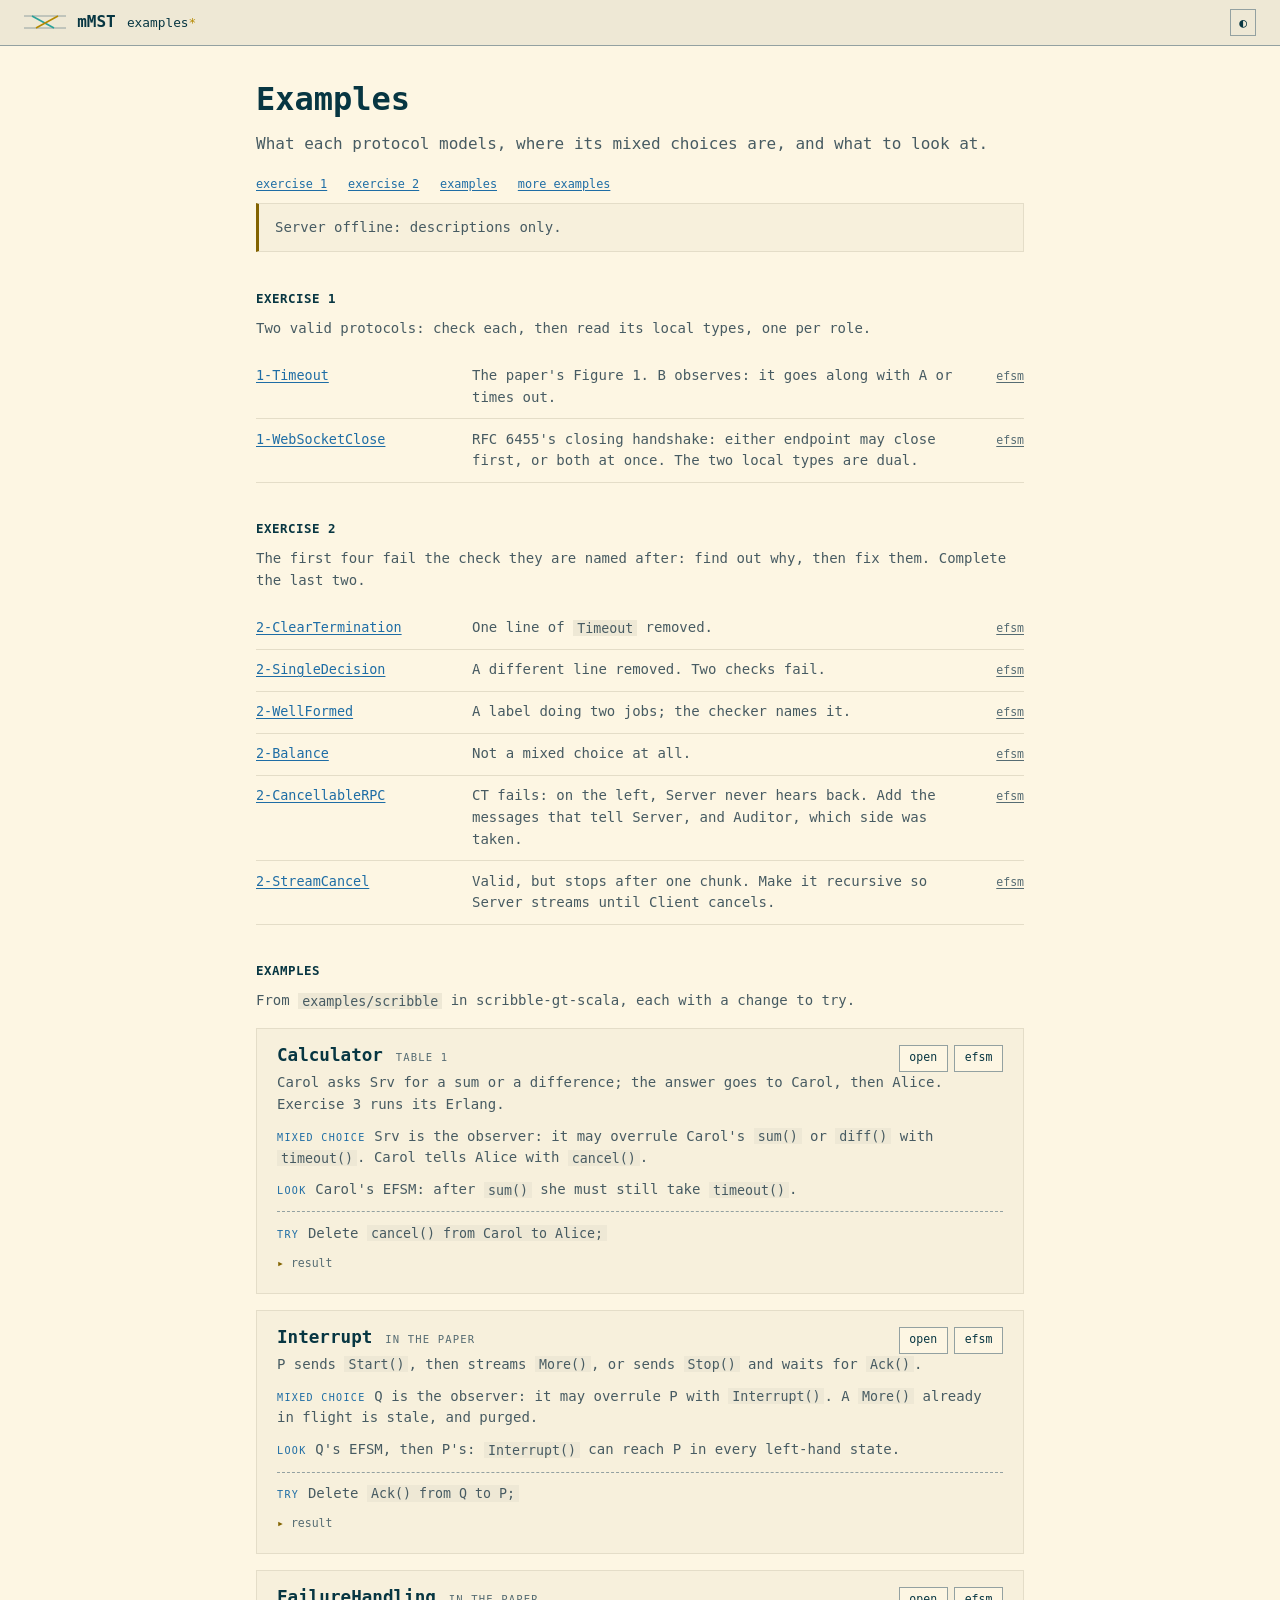
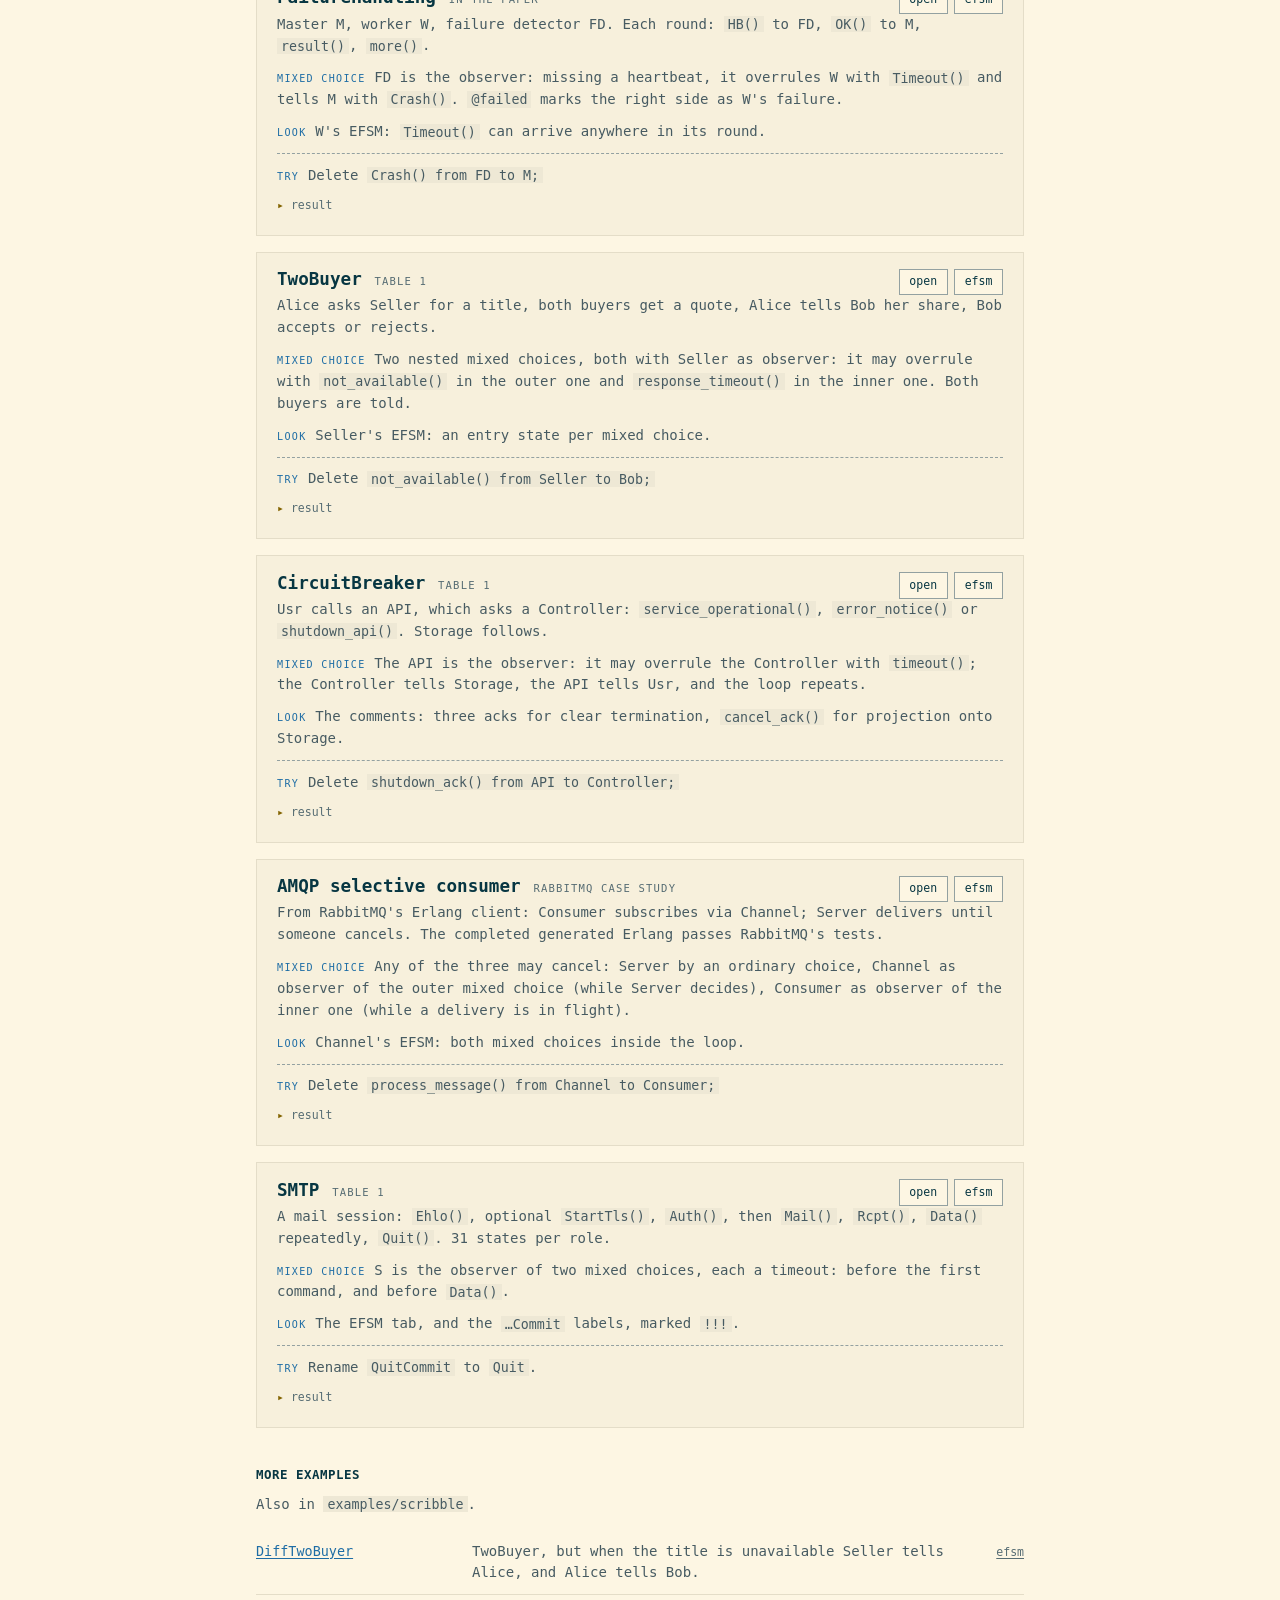
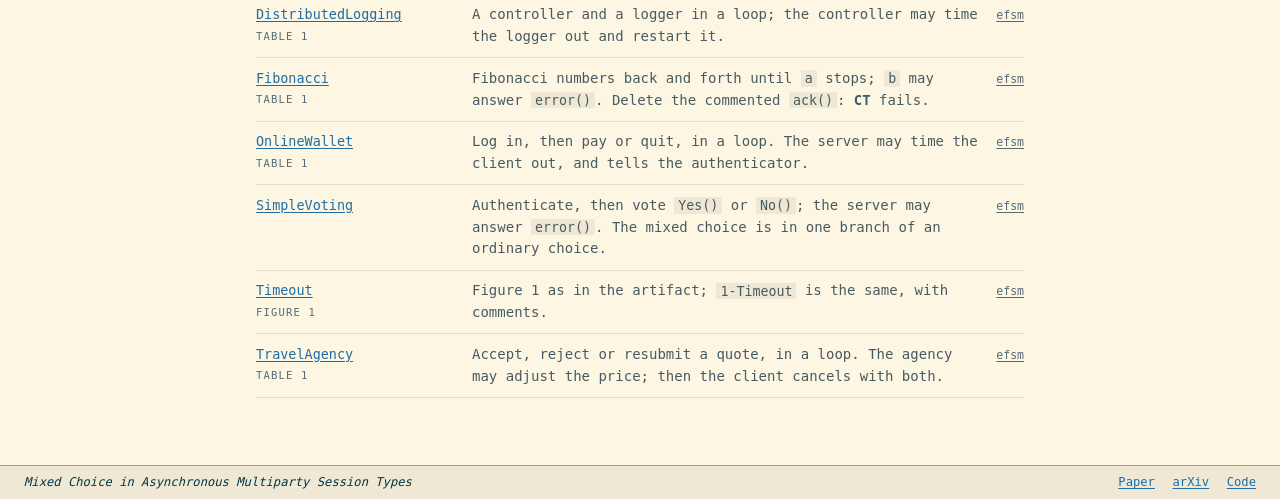
==== commit b73b2d45: "update" ====
--- a/web/examples.html
+++ b/web/examples.html
@@ -65,7 +65,9 @@
     </svg>
       <h1>mMST</h1>
     </a>
-    <span class="sub"><a href="mixed-choice.html">mixed choice</a><a href="examples.html" aria-current="page">examples</a></span>
+    <span class="sub">
+      <!-- <a href="mixed-choice.html">mixed choice</a> -->
+      <a href="examples.html" aria-current="page">examples</a></span>
   </div>
   <button class="btn icon" id="theme" title="Light / dark" aria-label="Toggle light and dark">&#9680;</button>
 </header>
--- a/web/theme.css
+++ b/web/theme.css
@@ -10,12 +10,14 @@
   --syn-kw:#606f00; --syn-str:#1e736d; --syn-num:#bf2a72; --syn-var:#1e6da5;
   --pass-fill:#859900; --pass-on:#002b36; --fail-fill:#ca2522; --fail-on:#fdf6e3;
   --hl:#b58900; --hl-on:#002b36; --hl-edge:#836300;
+  --primary:#073642; --primary-ink:#fdf6e3; --primary-hover:#586e75;
   --bar:#eee8d5; --bar-ink:#073642; --bar-ink-2:#475b62; --bar-rule:#93a1a1;
   --logo-lhs:#2aa198; --logo-rhs:#b58900; --logo-rule:#93a1a1;
   --head:#fdf6e3; --head-ink:#586e75;
   --tab-on:#586e75; --tab-on-ink:#fdf6e3;
   --foot:#eee8d5; --foot-ink:#073642; --foot-ink-2:#475b62; --foot-link:#1e6da5;
   --sel:rgba(38,139,210,.2);
+  --mark:rgba(220,50,47,.2); --mark-soft:rgba(220,50,47,.08);
   --chev:url("data:image/svg+xml,%3Csvg xmlns='http://www.w3.org/2000/svg' width='10' height='6' viewBox='0 0 10 6'%3E%3Cpath d='M1 1l4 4 4-4' fill='none' stroke='%23475b62' stroke-width='1.5'/%3E%3C/svg%3E");
   --mono:ui-monospace,"SF Mono",SFMono-Regular,Menlo,"DejaVu Sans Mono","Liberation Mono",Consolas,monospace;
   --serif:var(--mono); --sans:var(--mono);
@@ -29,12 +31,14 @@
     --syn-kw:#859900; --syn-str:#2aa198; --syn-num:#dd629d; --syn-var:#2f93d9;
     --pass-fill:#859900; --pass-on:#002b36; --fail-fill:#dc322f; --fail-on:#ffffff;
     --hl:#b58900; --hl-on:#002b36; --hl-edge:#b58900;
+    --primary:#eee8d5; --primary-ink:#002b36; --primary-hover:#93a1a1;
     --bar:#073642; --bar-ink:#eee8d5; --bar-ink-2:#93a1a1; --bar-rule:#586e75;
     --logo-lhs:#2aa198; --logo-rhs:#b58900; --logo-rule:#586e75;
     --head:#002b36; --head-ink:#839496;
     --tab-on:#93a1a1; --tab-on-ink:#002b36;
     --foot:#073642; --foot-ink:#eee8d5; --foot-ink-2:#93a1a1; --foot-link:#479fde;
     --sel:rgba(38,139,210,.35);
+    --mark:rgba(220,50,47,.36); --mark-soft:rgba(220,50,47,.16);
     --chev:url("data:image/svg+xml,%3Csvg xmlns='http://www.w3.org/2000/svg' width='10' height='6' viewBox='0 0 10 6'%3E%3Cpath d='M1 1l4 4 4-4' fill='none' stroke='%2393a1a1' stroke-width='1.5'/%3E%3C/svg%3E");
   }
 }
@@ -46,12 +50,14 @@
   --syn-kw:#859900; --syn-str:#2aa198; --syn-num:#dd629d; --syn-var:#2f93d9;
   --pass-fill:#859900; --pass-on:#002b36; --fail-fill:#dc322f; --fail-on:#ffffff;
   --hl:#b58900; --hl-on:#002b36; --hl-edge:#b58900;
+  --primary:#eee8d5; --primary-ink:#002b36; --primary-hover:#93a1a1;
   --bar:#073642; --bar-ink:#eee8d5; --bar-ink-2:#93a1a1; --bar-rule:#586e75;
   --logo-lhs:#2aa198; --logo-rhs:#b58900; --logo-rule:#586e75;
   --head:#002b36; --head-ink:#839496;
   --tab-on:#93a1a1; --tab-on-ink:#002b36;
   --foot:#073642; --foot-ink:#eee8d5; --foot-ink-2:#93a1a1; --foot-link:#479fde;
   --sel:rgba(38,139,210,.35);
+  --mark:rgba(220,50,47,.36); --mark-soft:rgba(220,50,47,.16);
   --chev:url("data:image/svg+xml,%3Csvg xmlns='http://www.w3.org/2000/svg' width='10' height='6' viewBox='0 0 10 6'%3E%3Cpath d='M1 1l4 4 4-4' fill='none' stroke='%2393a1a1' stroke-width='1.5'/%3E%3C/svg%3E");
 }
 
@@ -89,8 +95,8 @@
 select{max-width:14rem}
 .btn{font-size:.8rem}
 .btn:hover{background:var(--sunk); border-color:var(--ink-3)}
-.btn.primary{background:var(--hl); border-color:var(--hl-edge); color:var(--hl-on); font-weight:700}
-.btn.primary:hover{filter:brightness(1.08); background:var(--hl)}
+.btn.primary{background:var(--primary); border-color:var(--primary); color:var(--primary-ink); font-weight:700}
+.btn.primary:hover{background:var(--primary-hover); border-color:var(--primary-hover)}
 .btn.primary[disabled],.btn[disabled]{opacity:.55; cursor:progress}
 .btn.icon{padding:.32rem .5rem}
 kbd{font-family:var(--mono); font-size:.75em; opacity:.8}
@@ -124,7 +130,6 @@
 /* reading pages: one column, 80 characters */
 main.doc{flex:1; padding:2.2rem clamp(16px,4vw,32px) 3rem}
 .doc .col{max-width:80ch; margin:0 auto}
-.doc .kicker{font-size:.76rem; color:var(--accent); margin:0 0 .4rem}
 .doc h1.title{font-weight:700; font-size:clamp(1.5rem,3.6vw,2rem); line-height:1.15; margin:0 0 .9rem; color:var(--ink)}
 .doc .lede{font-size:1rem; color:var(--ink-2); margin:0 0 1.6rem}
 .doc p{color:var(--ink-2); margin:0 0 1rem}
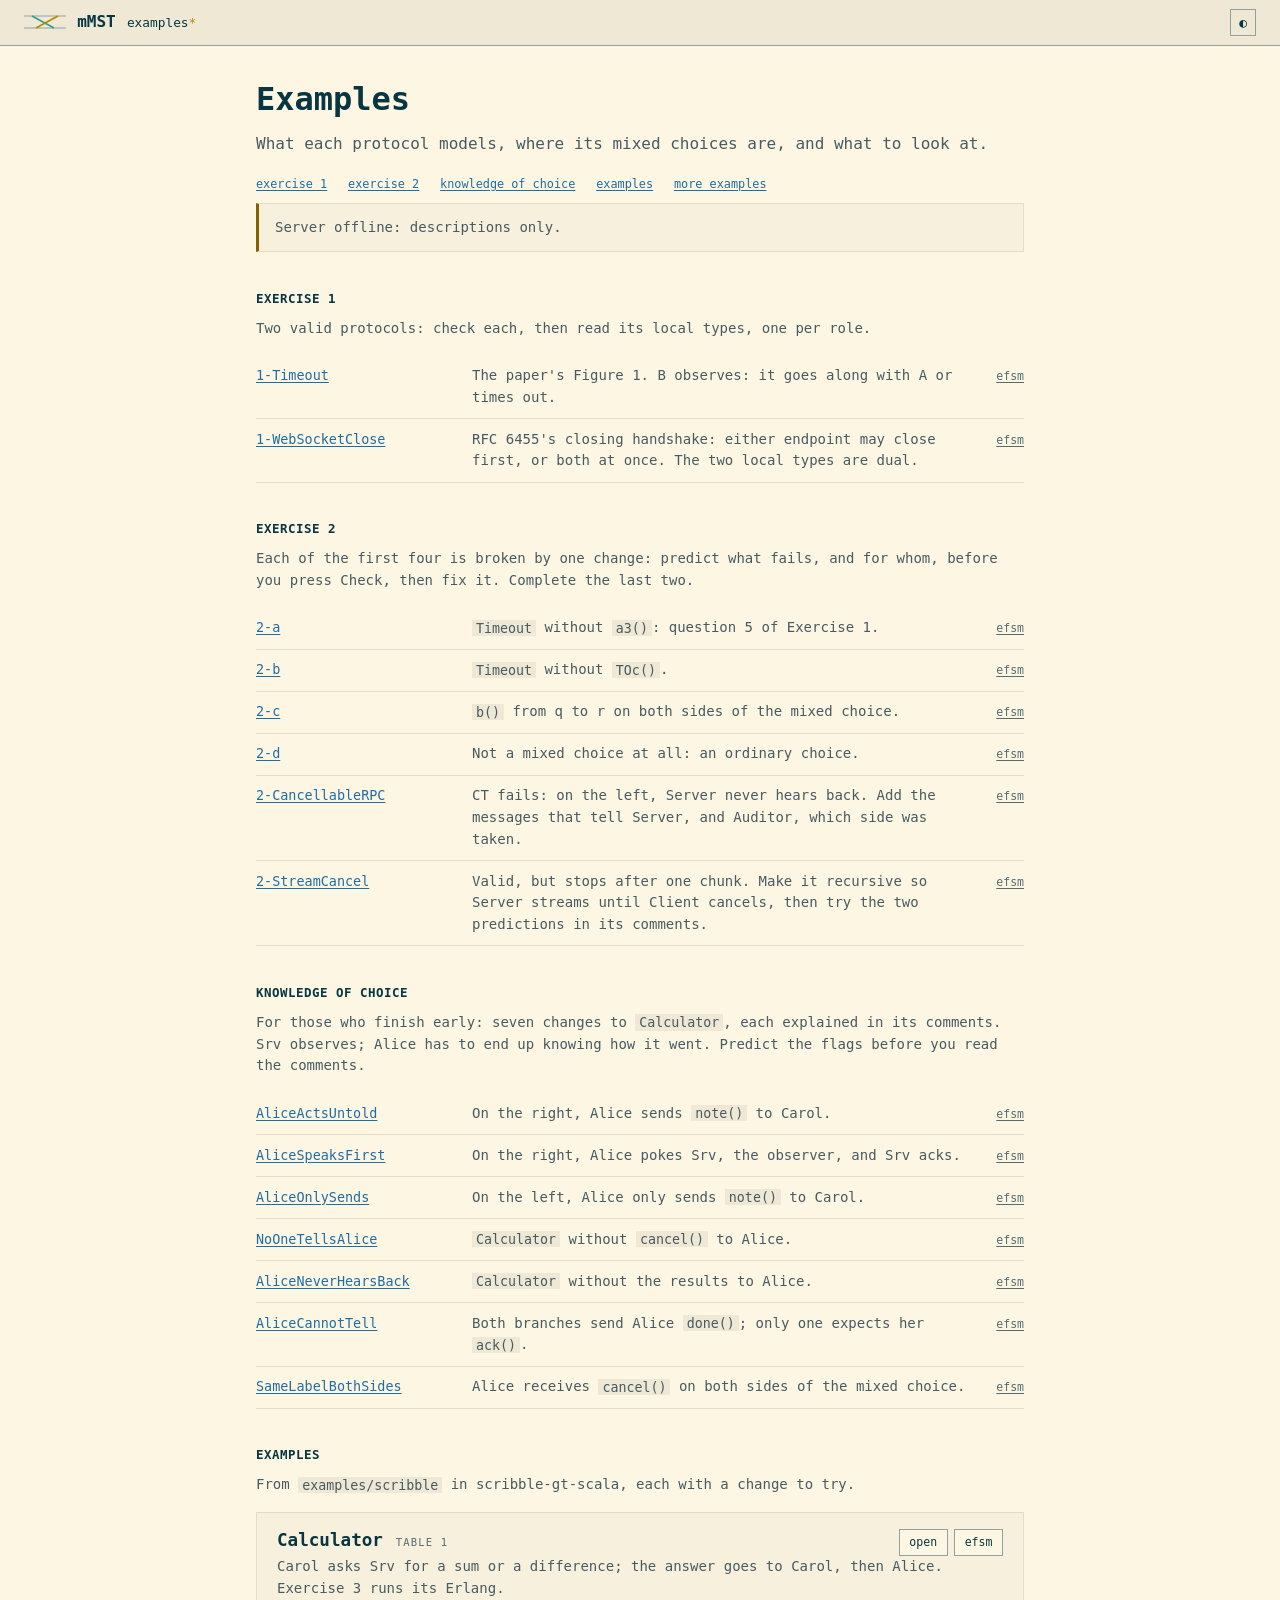
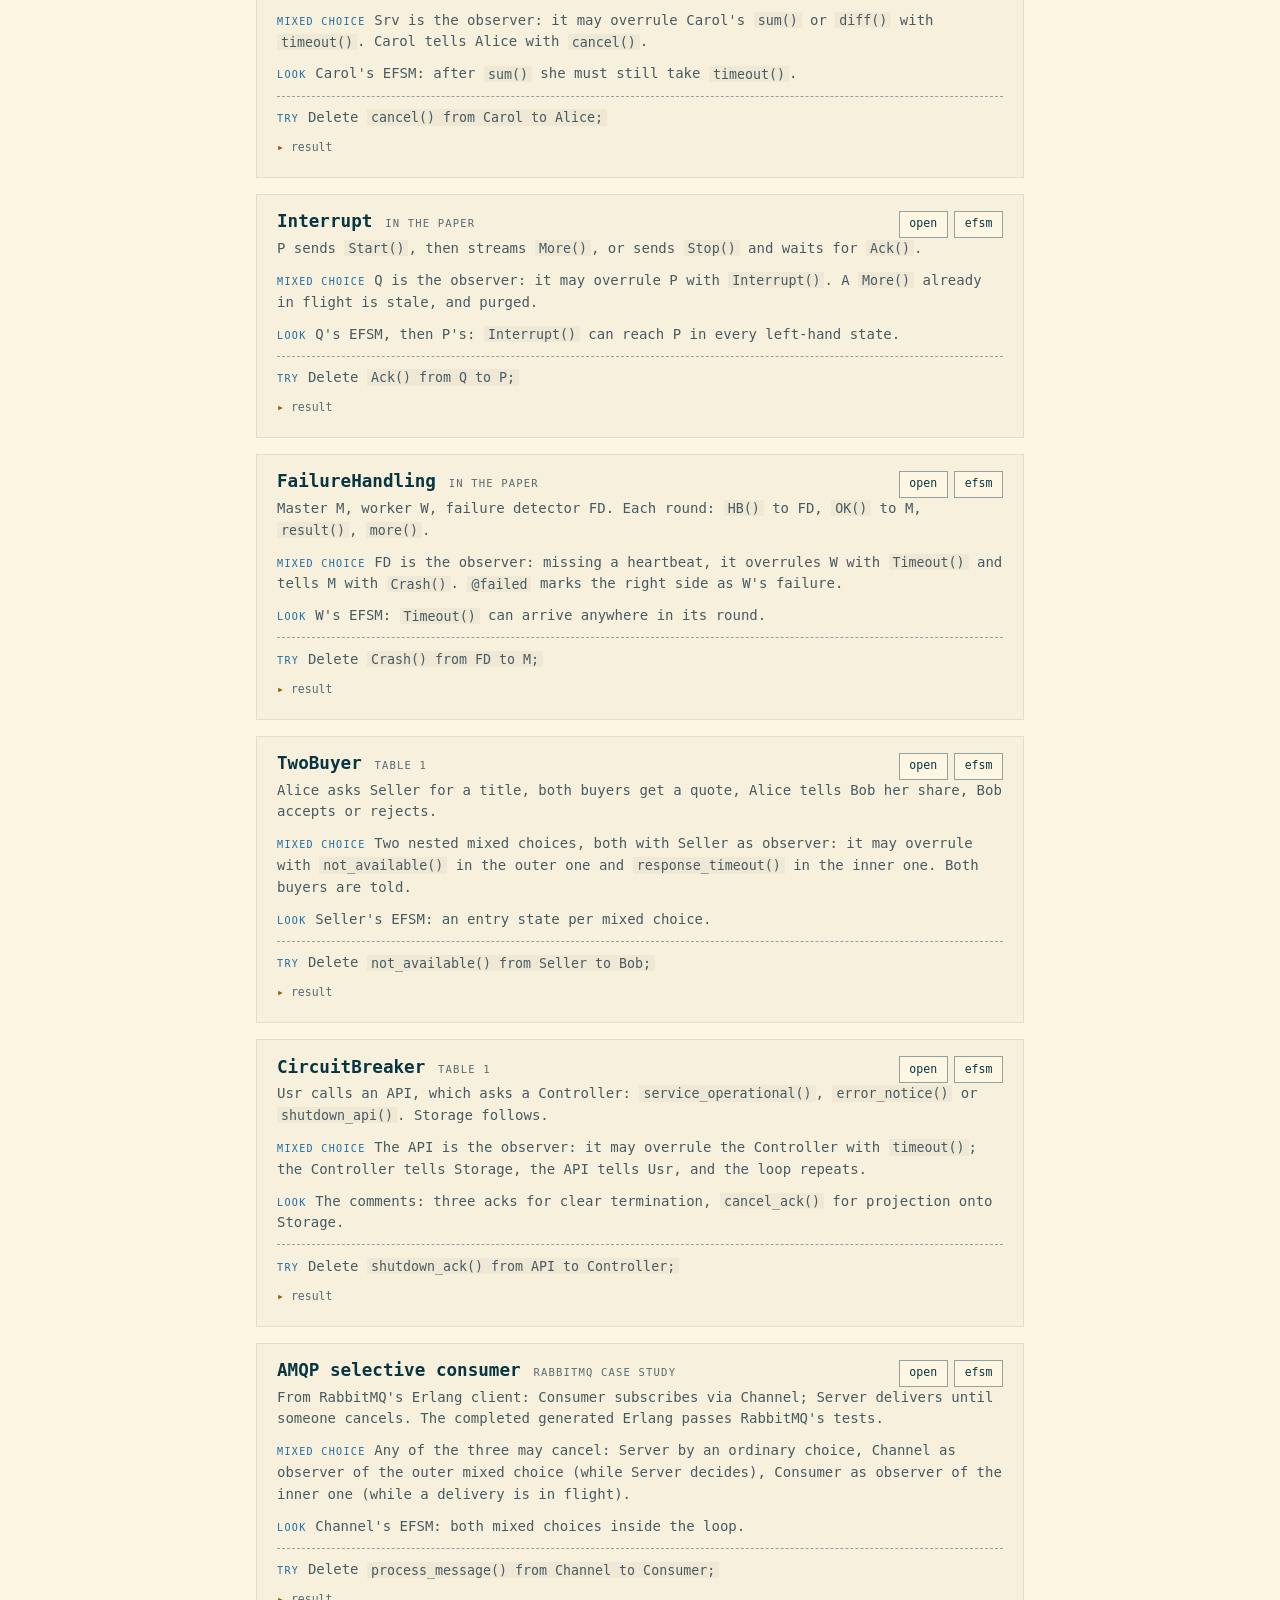
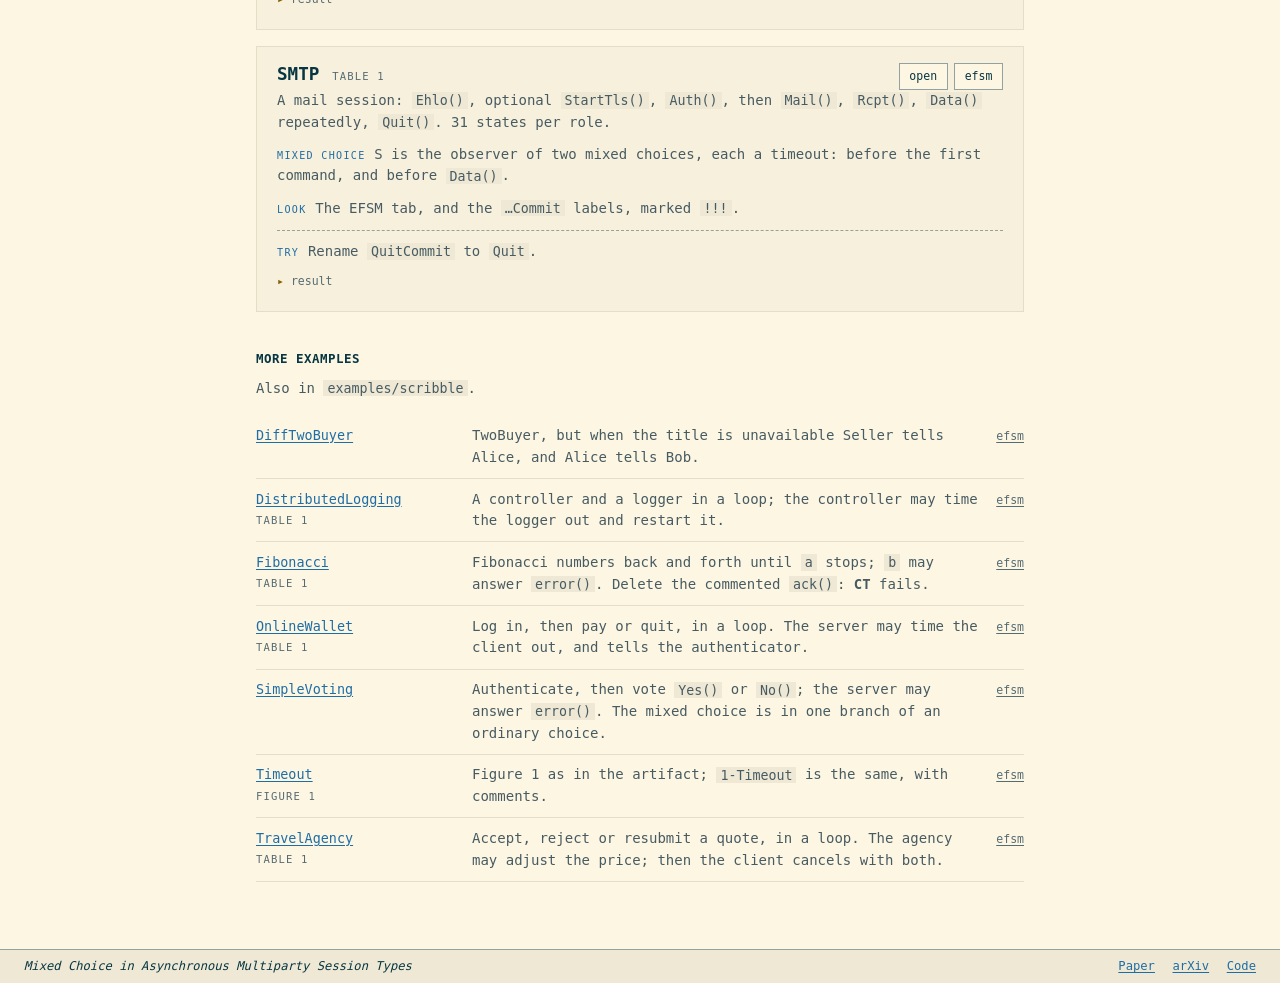
==== commit 7d3d442b: "update" ====
--- a/web/examples.html
+++ b/web/examples.html
@@ -6,10 +6,11 @@
 <title>Examples · mMST</title>
 <link rel="icon" href="data:image/svg+xml,%3Csvg xmlns='http://www.w3.org/2000/svg' viewBox='0 0 32 32'%3E%3Crect width='32' height='32' fill='%23002b36'/%3E%3Cpath d='M6 9h20M6 23h20' stroke='%2393a1a1' stroke-opacity='.6' stroke-width='1.5'/%3E%3Cpath d='M9 9l14 14' stroke='%232aa198' stroke-width='3'/%3E%3Cpath d='M9 23l14-14' stroke='%23b58900' stroke-width='3'/%3E%3C/svg%3E">
 <link rel="stylesheet" href="theme.css">
+<script src="vendor/marked.umd.js"></script>
 <script src="shared.js"></script>
 <script src="examples.js"></script>
 <style>
-/* Protocols from /api/examples; descriptions from examples.js. */
+/* Protocols from /api/examples; descriptions from text/examples.md, read by examples.js. */
 body{height:auto; min-height:100vh}
 .doc .col{max-width:48rem}
 .doc nav.jump{display:flex; flex-wrap:wrap; gap:.3rem 1.3rem; margin:-.5rem 0 .6rem; font-family:var(--mono); font-size:.74rem}
@@ -54,23 +55,7 @@
 </head>
 <body>
 
-<header>
-  <div class="brand">
-    <a class="home" href="./" title="Playground">
-      <svg width="42" height="20" viewBox="0 0 42 20" aria-hidden="true">
-      <line x1="0" y1="4" x2="42" y2="4" stroke="var(--rule-2)"></line>
-      <line x1="0" y1="16" x2="42" y2="16" stroke="var(--rule-2)"></line>
-      <line x1="8" y1="4" x2="30" y2="16" stroke="var(--lhs)" stroke-width="1.6"></line>
-      <line x1="12" y1="16" x2="34" y2="4" stroke="var(--rhs)" stroke-width="1.6"></line>
-    </svg>
-      <h1>mMST</h1>
-    </a>
-    <span class="sub">
-      <!-- <a href="mixed-choice.html">mixed choice</a> -->
-      <a href="examples.html" aria-current="page">examples</a></span>
-  </div>
-  <button class="btn icon" id="theme" title="Light / dark" aria-label="Toggle light and dark">&#9680;</button>
-</header>
+<header id="site-header"></header>
 
 <main class="doc">
   <div class="col">
@@ -152,16 +137,16 @@
     if (t) t.scrollIntoView();
   }
 
-  // Offline: descriptions only.
+  // Offline: descriptions only, grouped as in text/examples.md.
   function fromAbout(){
     return Object.keys(about).map(function(id){
-      var m = /^(\d+)-/.exec(id);
-      return { id: id, group: m ? "Exercise " + m[1] : "Examples", path: "", source: "" };
+      return { id: id, group: about[id].group || "Examples", path: "", source: "" };
     });
   }
 
-  fetch("/api/examples")
-    .then(function(r){ if (!r.ok) throw new Error("HTTP " + r.status); return r.json(); })
+  var list = fetch("/api/examples")
+    .then(function(r){ if (!r.ok) throw new Error("HTTP " + r.status); return r.json(); });
+  E.ready.then(function(){ return list; })
     .then(function(d){ render(d.examples || [], false); },
           function(){ render(fromAbout(), true); });
 })();
--- a/web/theme.css
+++ b/web/theme.css
@@ -79,6 +79,7 @@
   padding:.4rem clamp(12px,2.5vw,24px); background:var(--bar); color:var(--bar-ink);
   border-bottom:1px solid var(--bar-rule);
 }
+#site-header:not(.ready) > *{visibility:hidden}     /* until header.html is in (shared.js) */
 .brand{display:flex; align-items:center; gap:.7rem; margin-right:auto}
 .brand h1{font-weight:700; font-size:1rem; margin:0; white-space:nowrap}
 .brand .sub{display:inline-flex; flex-wrap:wrap; gap:.2rem 1.1rem; font-size:.8rem; color:var(--bar-ink-2)}
@@ -112,7 +113,7 @@
 .brand svg{--lhs:var(--logo-lhs); --rhs:var(--logo-rhs); --rule-2:var(--logo-rule); flex:none}
 
 /* shared */
-h3.sec{
+.sec{
   font-size:.78rem; letter-spacing:.04em; text-transform:uppercase;
   color:var(--ink); font-weight:700; margin:1.7rem 0 .6rem;
 }
@@ -126,6 +127,14 @@
 .tok-com{color:var(--ink-3); font-style:italic}
 .tok-num{color:var(--syn-num)}
 .tok-var{color:var(--syn-var)}
+/* types (shared.js highlightTypes): roles, labels, ⊕ and &, ⊳, ✓ and ✗ */
+.tok-role{color:var(--syn-var); font-weight:700}
+.tok-label{color:var(--syn-str)}
+.tok-op{color:var(--syn-num); font-weight:700}
+.tok-mc{color:var(--rhs); font-weight:700}
+.tok-arrow{color:var(--ink-3)}
+.tok-ok{color:var(--pass); font-weight:700}
+.tok-bad{color:var(--fail); font-weight:700}
 
 /* reading pages: one column, 80 characters */
 main.doc{flex:1; padding:2.2rem clamp(16px,4vw,32px) 3rem}
@@ -133,10 +142,11 @@
 .doc h1.title{font-weight:700; font-size:clamp(1.5rem,3.6vw,2rem); line-height:1.15; margin:0 0 .9rem; color:var(--ink)}
 .doc .lede{font-size:1rem; color:var(--ink-2); margin:0 0 1.6rem}
 .doc p{color:var(--ink-2); margin:0 0 1rem}
-.doc p b{color:var(--ink)}
+.doc p b, .doc p strong{color:var(--ink)}
 .doc code{font-family:var(--mono); font-size:.95em; background:var(--sunk); padding:.05em .3em}
 .doc pre.code{margin:.3rem 0 1.2rem}
-.doc h3.sec{margin:2.3rem 0 .7rem}
+.doc pre code{font-size:inherit; background:none; padding:0}
+.doc .sec{margin:2.3rem 0 .7rem}
 .doc a:not(.btn){color:var(--accent); text-decoration:underline; text-underline-offset:2px}
 .doc a:not(.btn):hover{color:var(--ink)}
 
